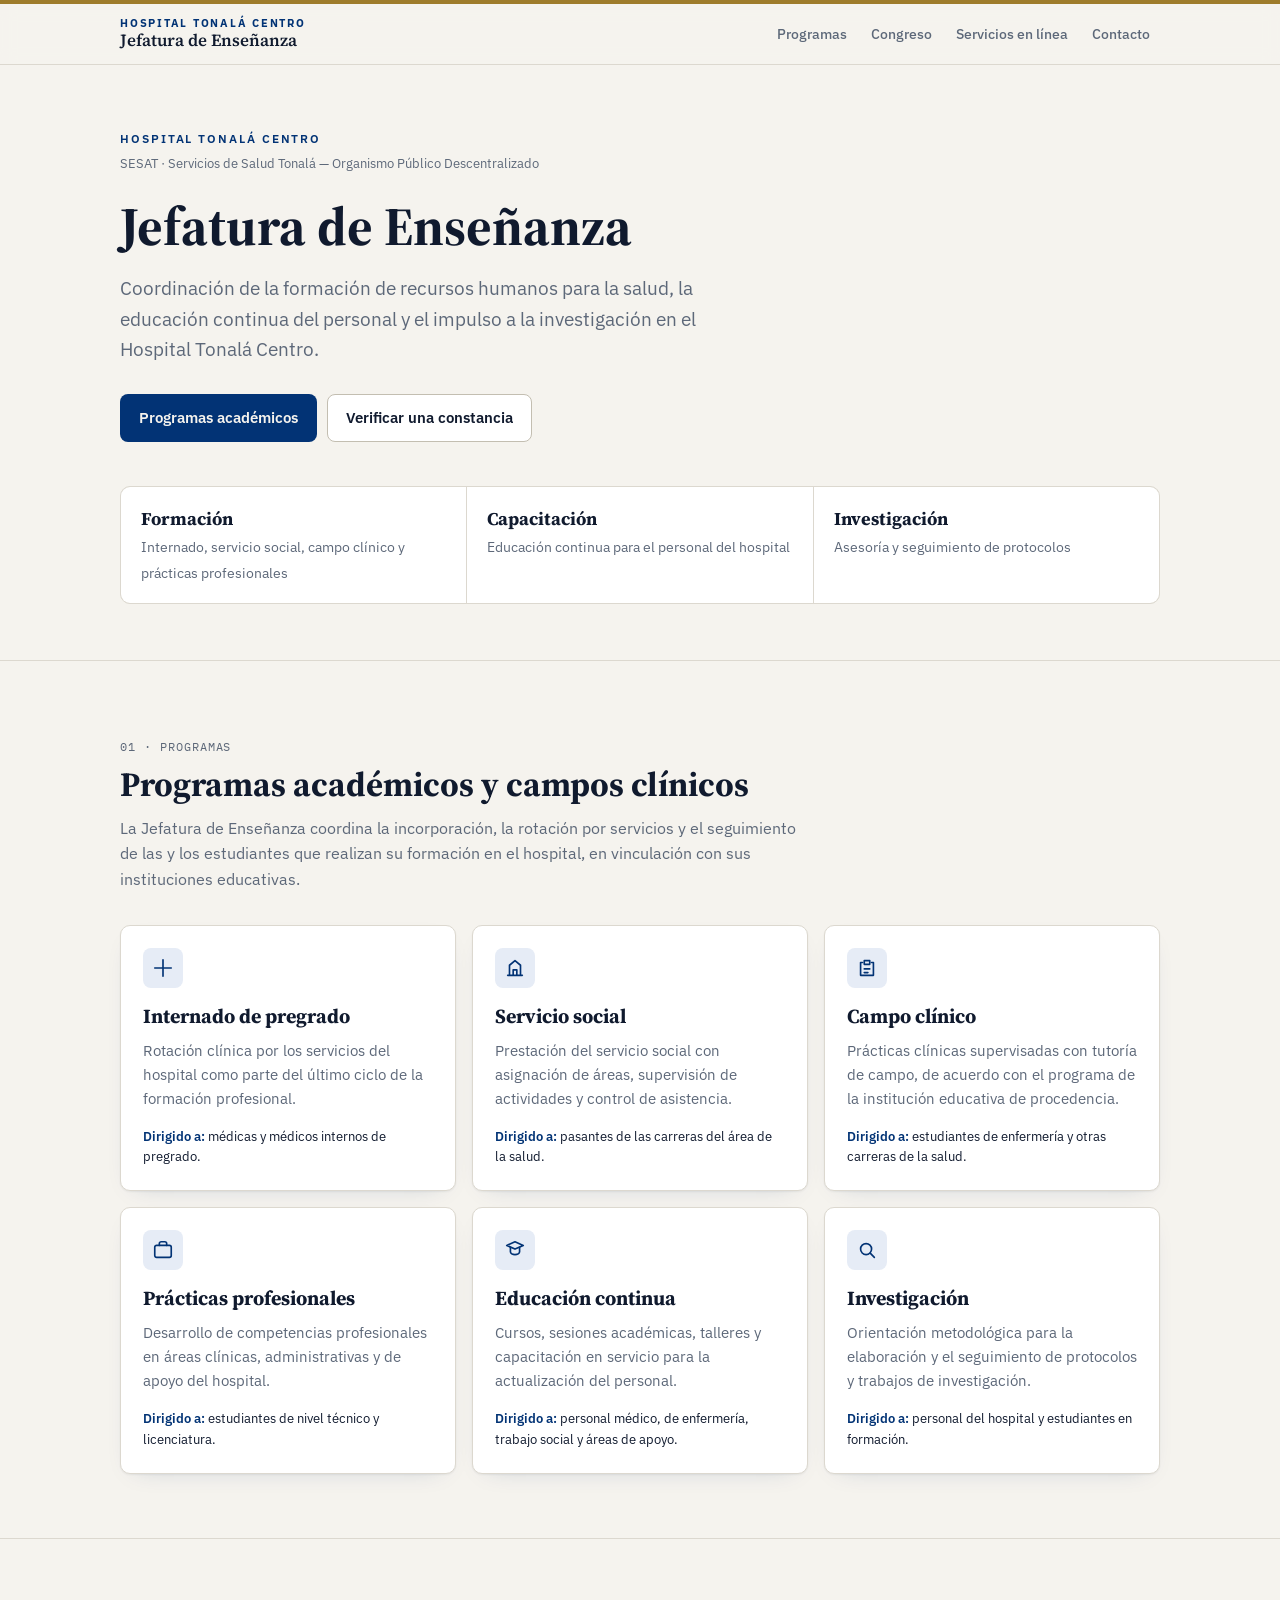
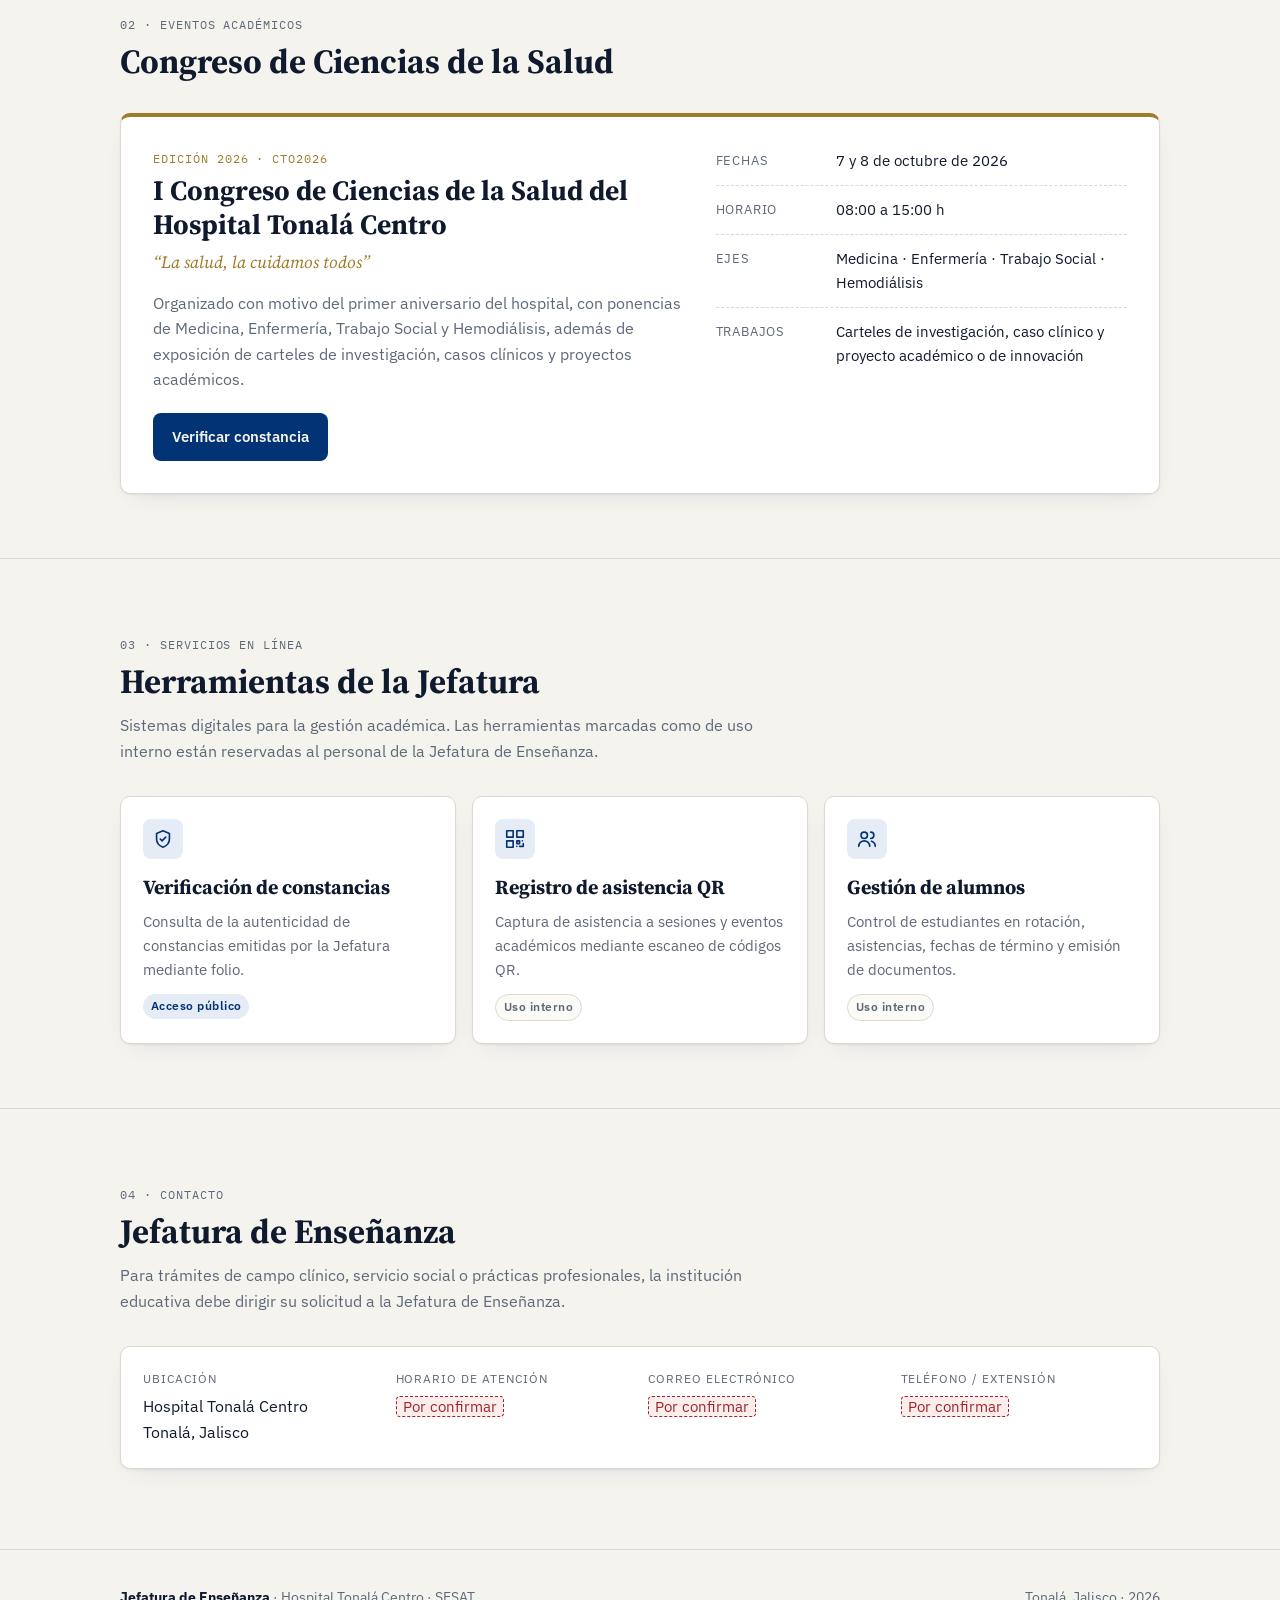
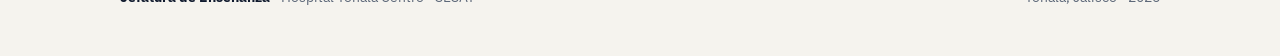
==== index.html @ 753ffeee "Add files via upload" ====
<!DOCTYPE html>
<html lang="es">
<head>
<meta charset="utf-8">
<meta name="viewport" content="width=device-width, initial-scale=1">
<title>Jefatura de Enseñanza · Hospital Tonalá Centro</title>
<meta name="description" content="Jefatura de Enseñanza del Hospital Tonalá Centro (SESAT): programas académicos, campos clínicos, educación continua, investigación y servicios en línea.">
<link rel="preconnect" href="https://fonts.googleapis.com">
<link rel="preconnect" href="https://fonts.gstatic.com" crossorigin>
<link rel="stylesheet" href="https://fonts.googleapis.com/css2?family=IBM+Plex+Mono:wght@400;500&family=IBM+Plex+Sans:wght@400;500;600;700&family=Source+Serif+4:ital,opsz,wght@0,8..60,400;0,8..60,600;0,8..60,700;1,8..60,400&display=swap">
<style>
  /* ============================================================
     SISTEMA VISUAL HTC-SESAT (mismo del portal de constancias)
     ============================================================ */
  :root{
    color-scheme:light dark;
    --fondo:#F5F3EE; --superficie:#FFFFFF; --superficie-2:#FBFAF6;
    --tinta:#101A2E; --tenue:#5D6879; --linea:#DCD8CF; --linea-fuerte:#C3BEB1;
    --azul:#023375; --azul-suave:#E6ECF6; --cielo:#61C1E9; --dorado:#9E7C2B;
    --pendiente:#A0242C; --pendiente-fondo:#FAEDEC;
    --sombra:0 1px 2px rgba(16,26,46,.06), 0 8px 24px -16px rgba(2,51,117,.25);
    --serif:"Source Serif 4", Georgia, "Times New Roman", serif;
    --sans:"IBM Plex Sans", system-ui, -apple-system, "Segoe UI", sans-serif;
    --mono:"IBM Plex Mono", ui-monospace, Menlo, monospace;
  }
  @media (prefers-color-scheme: dark){
    :root:not([data-theme="light"]){
      --fondo:#0B1020; --superficie:#141C2E; --superficie-2:#182135;
      --tinta:#E8EDF7; --tenue:#94A1B9; --linea:#2A3550; --linea-fuerte:#3B4868;
      --azul:#86B0EE; --azul-suave:#1B2A46; --dorado:#D3AE5E;
      --pendiente:#F08B93; --pendiente-fondo:#341418;
      --sombra:0 1px 2px rgba(0,0,0,.4), 0 12px 30px -18px rgba(0,0,0,.8);
    }
  }
  :root[data-theme="dark"]{
    --fondo:#0B1020; --superficie:#141C2E; --superficie-2:#182135;
    --tinta:#E8EDF7; --tenue:#94A1B9; --linea:#2A3550; --linea-fuerte:#3B4868;
    --azul:#86B0EE; --azul-suave:#1B2A46; --dorado:#D3AE5E;
    --pendiente:#F08B93; --pendiente-fondo:#341418;
    --sombra:0 1px 2px rgba(0,0,0,.4), 0 12px 30px -18px rgba(0,0,0,.8);
  }

  *{box-sizing:border-box}
  html{scroll-behavior:smooth; scroll-padding-top:72px}
  body{margin:0; background:var(--fondo); color:var(--tinta); font-family:var(--sans);
       font-size:16px; line-height:1.6; -webkit-font-smoothing:antialiased}
  a{color:var(--azul)}
  img{max-width:100%}
  .contenedor{max-width:1080px; margin:0 auto; padding-inline:20px}
  .regla-superior{height:4px; background:var(--dorado)}

  /* ---------- Barra de navegación ---------- */
  .barra{position:sticky; top:0; z-index:10; background:color-mix(in srgb, var(--fondo) 92%, transparent);
         backdrop-filter:blur(8px); border-bottom:1px solid var(--linea)}
  .barra .contenedor{display:flex; align-items:center; justify-content:space-between; gap:16px; min-height:60px}
  .marca{display:flex; flex-direction:column; text-decoration:none; color:var(--tinta); line-height:1.2}
  .marca b{font-size:11px; letter-spacing:.16em; text-transform:uppercase; color:var(--azul)}
  .marca span{font-family:var(--serif); font-weight:600; font-size:17px}
  nav.menu{display:flex; gap:4px; flex-wrap:wrap}
  nav.menu a{text-decoration:none; color:var(--tenue); font-size:14px; font-weight:500; padding:8px 10px; border-radius:6px}
  nav.menu a:hover{color:var(--azul); background:var(--azul-suave)}
  .boton-menu{display:none; background:none; border:1px solid var(--linea-fuerte); color:var(--tinta);
              border-radius:6px; padding:6px 10px; font:inherit; font-size:14px; cursor:pointer}
  @media (max-width:760px){
    .boton-menu{display:block}
    nav.menu{display:none; position:absolute; top:100%; left:0; right:0; flex-direction:column;
             background:var(--superficie); border-bottom:1px solid var(--linea); padding:8px 20px 14px}
    nav.menu.abierto{display:flex}
  }

  /* ---------- Portada ---------- */
  .portada{padding-block:64px 56px; border-bottom:1px solid var(--linea)}
  .institucion{font-size:12px; font-weight:600; letter-spacing:.16em; text-transform:uppercase; color:var(--azul); margin:0}
  .opd{font-size:13px; color:var(--tenue); margin:6px 0 0}
  .portada h1{font-family:var(--serif); font-weight:700; font-size:clamp(34px, 7vw, 54px); line-height:1.08;
              margin:22px 0 0; text-wrap:balance}
  .portada .bajada{font-size:clamp(17px, 2.4vw, 19px); color:var(--tenue); max-width:640px; margin:18px 0 0}
  .acciones{display:flex; flex-wrap:wrap; gap:10px; margin-top:30px}
  .btn{display:inline-flex; align-items:center; gap:8px; padding:11px 18px; border-radius:8px; font-weight:600;
       font-size:15px; text-decoration:none; border:1px solid transparent}
  .btn-primario{background:var(--azul); color:var(--fondo)}
  .btn-secundario{border-color:var(--linea-fuerte); color:var(--tinta); background:var(--superficie)}
  .btn:hover{filter:brightness(1.08)}

  .ejes{display:grid; grid-template-columns:repeat(3,1fr); gap:1px; background:var(--linea);
        border:1px solid var(--linea); border-radius:10px; overflow:hidden; margin-top:44px}
  .eje{background:var(--superficie); padding:18px 20px}
  .eje b{display:block; font-family:var(--serif); font-size:18px}
  .eje span{font-size:14px; color:var(--tenue)}
  @media (max-width:640px){ .ejes{grid-template-columns:1fr} }

  /* ---------- Secciones ---------- */
  section.bloque{padding-block:64px; border-bottom:1px solid var(--linea)}
  .encabezado{max-width:680px; margin-bottom:32px}
  .rotulo{font-family:var(--mono); font-size:12px; letter-spacing:.08em; text-transform:uppercase; color:var(--dorado); margin:0}
  h2{font-family:var(--serif); font-weight:700; font-size:clamp(26px, 4.5vw, 34px); line-height:1.15; margin:8px 0 0}
  .encabezado p{color:var(--tenue); margin:12px 0 0}

  .rejilla{display:grid; grid-template-columns:repeat(auto-fill, minmax(min(100%, 300px), 1fr)); gap:16px}
  .tarjeta{background:var(--superficie); border:1px solid var(--linea); border-radius:10px; padding:22px;
           box-shadow:var(--sombra); display:flex; flex-direction:column}
  .tarjeta h3{font-family:var(--serif); font-size:20px; margin:0; line-height:1.25}
  .tarjeta p{color:var(--tenue); font-size:15px; margin:10px 0 0}
  .tarjeta .dirigido{margin-top:auto; padding-top:16px; font-size:13px; color:var(--tinta)}
  .tarjeta .dirigido b{color:var(--azul); font-weight:600}
  .icono{width:40px; height:40px; border-radius:8px; background:var(--azul-suave); color:var(--azul);
         display:grid; place-items:center; margin-bottom:16px}
  .icono svg{width:22px; height:22px}

  /* ---------- Congreso ---------- */
  .congreso{display:grid; grid-template-columns:1.3fr 1fr; gap:28px; align-items:start;
            background:var(--superficie); border:1px solid var(--linea); border-top:4px solid var(--dorado);
            border-radius:10px; padding:32px; box-shadow:var(--sombra)}
  .congreso h3{font-family:var(--serif); font-size:clamp(22px, 3.6vw, 28px); margin:6px 0 0; line-height:1.2}
  .lema{font-family:var(--serif); font-style:italic; color:var(--dorado); font-size:17px; margin:8px 0 0}
  .datos{list-style:none; padding:0; margin:0; display:grid; gap:12px}
  .datos li{display:grid; grid-template-columns:110px 1fr; gap:10px; font-size:15px;
            padding-bottom:12px; border-bottom:1px dashed var(--linea)}
  .datos li:last-child{border-bottom:0}
  .datos span{color:var(--tenue); font-size:13px; text-transform:uppercase; letter-spacing:.06em; padding-top:2px}
  @media (max-width:760px){ .congreso{grid-template-columns:1fr; padding:24px} }

  /* ---------- Servicios en línea ---------- */
  .servicio{display:flex; gap:16px; align-items:flex-start; text-decoration:none; color:inherit}
  a.servicio:hover h3{color:var(--azul); text-decoration:underline}
  .etiqueta{display:inline-block; font-size:11.5px; font-weight:600; letter-spacing:.04em; padding:3px 8px;
            border-radius:999px; background:var(--azul-suave); color:var(--azul); margin-top:12px}
  .etiqueta.interna{background:var(--superficie-2); color:var(--tenue); border:1px solid var(--linea)}

  /* ---------- Contacto ---------- */
  .contacto{display:grid; grid-template-columns:repeat(auto-fit, minmax(min(100%, 230px), 1fr)); gap:16px}
  .contacto dt{font-size:12px; text-transform:uppercase; letter-spacing:.08em; color:var(--tenue)}
  .contacto dd{margin:6px 0 0; font-size:16px}

  /* Marcador de datos por confirmar: retirar la clase al capturar el dato real */
  .pendiente{background:var(--pendiente-fondo); color:var(--pendiente); border:1px dashed currentColor;
             border-radius:4px; padding:0 6px; font-size:.92em}

  /* ---------- Pie ---------- */
  footer{padding-block:36px 48px; font-size:14px; color:var(--tenue)}
  footer .contenedor{display:flex; flex-wrap:wrap; justify-content:space-between; gap:12px}
  footer b{color:var(--tinta)}
</style>
</head>
<body>
<div class="regla-superior"></div>

<!-- =================== NAVEGACIÓN =================== -->
<header class="barra">
  <div class="contenedor">
    <a class="marca" href="#inicio">
      <b>Hospital Tonalá Centro</b>
      <span>Jefatura de Enseñanza</span>
    </a>
    <button class="boton-menu" aria-expanded="false" aria-controls="menu">Menú</button>
    <nav class="menu" id="menu">
      <a href="#programas">Programas</a>
      <a href="#congreso">Congreso</a>
      <a href="#servicios">Servicios en línea</a>
      <a href="#contacto">Contacto</a>
    </nav>
  </div>
</header>

<main id="inicio">
  <!-- =================== PORTADA =================== -->
  <section class="portada">
    <div class="contenedor">
      <p class="institucion">Hospital Tonalá Centro</p>
      <p class="opd">SESAT · Servicios de Salud Tonalá — Organismo Público Descentralizado</p>
      <h1>Jefatura de Enseñanza</h1>
      <p class="bajada">Coordinación de la formación de recursos humanos para la salud, la educación continua del personal y el impulso a la investigación en el Hospital Tonalá Centro.</p>
      <div class="acciones">
        <a class="btn btn-primario" href="#programas">Programas académicos</a>
        <a class="btn btn-secundario" href="#servicios">Verificar una constancia</a>
      </div>

      <div class="ejes">
        <div class="eje"><b>Formación</b><span>Internado, servicio social, campo clínico y prácticas profesionales</span></div>
        <div class="eje"><b>Capacitación</b><span>Educación continua para el personal del hospital</span></div>
        <div class="eje"><b>Investigación</b><span>Asesoría y seguimiento de protocolos</span></div>
      </div>
    </div>
  </section>

  <!-- =================== PROGRAMAS =================== -->
  <section class="bloque" id="programas">
    <div class="contenedor">
      <div class="encabezado">
        <p class="rotulo">01 · Programas</p>
        <h2>Programas académicos y campos clínicos</h2>
        <p>La Jefatura de Enseñanza coordina la incorporación, la rotación por servicios y el seguimiento de las y los estudiantes que realizan su formación en el hospital, en vinculación con sus instituciones educativas.</p>
      </div>

      <div class="rejilla">
        <article class="tarjeta">
          <div class="icono"><svg viewBox="0 0 24 24" fill="none" stroke="currentColor" stroke-width="1.8" stroke-linecap="round" stroke-linejoin="round"><path d="M12 3v18M3 12h18"/></svg></div>
          <h3>Internado de pregrado</h3>
          <p>Rotación clínica por los servicios del hospital como parte del último ciclo de la formación profesional.</p>
          <p class="dirigido"><b>Dirigido a:</b> médicas y médicos internos de pregrado.</p>
        </article>

        <article class="tarjeta">
          <div class="icono"><svg viewBox="0 0 24 24" fill="none" stroke="currentColor" stroke-width="1.8" stroke-linecap="round" stroke-linejoin="round"><path d="M4 20h16M6 20V9l6-5 6 5v11M10 20v-6h4v6"/></svg></div>
          <h3>Servicio social</h3>
          <p>Prestación del servicio social con asignación de áreas, supervisión de actividades y control de asistencia.</p>
          <p class="dirigido"><b>Dirigido a:</b> pasantes de las carreras del área de la salud.</p>
        </article>

        <article class="tarjeta">
          <div class="icono"><svg viewBox="0 0 24 24" fill="none" stroke="currentColor" stroke-width="1.8" stroke-linecap="round" stroke-linejoin="round"><path d="M9 4h6v4H9zM7 6H5v14h14V6h-2M9 13h6M9 17h4"/></svg></div>
          <h3>Campo clínico</h3>
          <p>Prácticas clínicas supervisadas con tutoría de campo, de acuerdo con el programa de la institución educativa de procedencia.</p>
          <p class="dirigido"><b>Dirigido a:</b> estudiantes de enfermería y otras carreras de la salud.</p>
        </article>

        <article class="tarjeta">
          <div class="icono"><svg viewBox="0 0 24 24" fill="none" stroke="currentColor" stroke-width="1.8" stroke-linecap="round" stroke-linejoin="round"><rect x="3" y="7" width="18" height="13" rx="2"/><path d="M8 7V5a2 2 0 0 1 2-2h4a2 2 0 0 1 2 2v2"/></svg></div>
          <h3>Prácticas profesionales</h3>
          <p>Desarrollo de competencias profesionales en áreas clínicas, administrativas y de apoyo del hospital.</p>
          <p class="dirigido"><b>Dirigido a:</b> estudiantes de nivel técnico y licenciatura.</p>
        </article>

        <article class="tarjeta">
          <div class="icono"><svg viewBox="0 0 24 24" fill="none" stroke="currentColor" stroke-width="1.8" stroke-linecap="round" stroke-linejoin="round"><path d="M3 7l9-4 9 4-9 4-9-4z"/><path d="M7 9v5c0 1.5 2.2 3 5 3s5-1.5 5-3V9"/></svg></div>
          <h3>Educación continua</h3>
          <p>Cursos, sesiones académicas, talleres y capacitación en servicio para la actualización del personal.</p>
          <p class="dirigido"><b>Dirigido a:</b> personal médico, de enfermería, trabajo social y áreas de apoyo.</p>
        </article>

        <article class="tarjeta">
          <div class="icono"><svg viewBox="0 0 24 24" fill="none" stroke="currentColor" stroke-width="1.8" stroke-linecap="round" stroke-linejoin="round"><circle cx="11" cy="11" r="6"/><path d="M20 20l-4.5-4.5"/></svg></div>
          <h3>Investigación</h3>
          <p>Orientación metodológica para la elaboración y el seguimiento de protocolos y trabajos de investigación.</p>
          <p class="dirigido"><b>Dirigido a:</b> personal del hospital y estudiantes en formación.</p>
        </article>
      </div>
    </div>
  </section>

  <!-- =================== CONGRESO =================== -->
  <section class="bloque" id="congreso">
    <div class="contenedor">
      <div class="encabezado">
        <p class="rotulo">02 · Eventos académicos</p>
        <h2>Congreso de Ciencias de la Salud</h2>
      </div>

      <div class="congreso">
        <div>
          <p class="rotulo">Edición 2026 · CTO2026</p>
          <h3>I Congreso de Ciencias de la Salud del Hospital Tonalá Centro</h3>
          <p class="lema">“La salud, la cuidamos todos”</p>
          <p style="color:var(--tenue); margin-top:14px">Organizado con motivo del primer aniversario del hospital, con ponencias de Medicina, Enfermería, Trabajo Social y Hemodiálisis, además de exposición de carteles de investigación, casos clínicos y proyectos académicos.</p>
          <div class="acciones" style="margin-top:20px">
            <!-- EDITAR: confirme que GitHub Pages esté activo en el repositorio "constancias" -->
            <a class="btn btn-primario" href="https://cristianquezadaes-dotcom.github.io/constancias/portal-verificacion-cto2026.html">Verificar constancia</a>
          </div>
        </div>
        <ul class="datos">
          <li><span>Fechas</span><div>7 y 8 de octubre de 2026</div></li>
          <li><span>Horario</span><div>08:00 a 15:00 h</div></li>
          <li><span>Ejes</span><div>Medicina · Enfermería · Trabajo Social · Hemodiálisis</div></li>
          <li><span>Trabajos</span><div>Carteles de investigación, caso clínico y proyecto académico o de innovación</div></li>
        </ul>
      </div>
    </div>
  </section>

  <!-- =================== SERVICIOS EN LÍNEA =================== -->
  <section class="bloque" id="servicios">
    <div class="contenedor">
      <div class="encabezado">
        <p class="rotulo">03 · Servicios en línea</p>
        <h2>Herramientas de la Jefatura</h2>
        <p>Sistemas digitales para la gestión académica. Las herramientas marcadas como de uso interno están reservadas al personal de la Jefatura de Enseñanza.</p>
      </div>

      <div class="rejilla">
        <!-- EDITAR: confirme que GitHub Pages esté activo en el repositorio "constancias" -->
        <a class="tarjeta servicio" href="https://cristianquezadaes-dotcom.github.io/constancias/portal-verificacion-cto2026.html">
          <div class="icono" style="flex:none; margin:0"><svg viewBox="0 0 24 24" fill="none" stroke="currentColor" stroke-width="1.8" stroke-linecap="round" stroke-linejoin="round"><path d="M12 3l7 3v6c0 4.5-3 7.5-7 9-4-1.5-7-4.5-7-9V6l7-3z"/><path d="M9 12l2 2 4-4"/></svg></div>
          <div>
            <h3>Verificación de constancias</h3>
            <p>Consulta de la autenticidad de constancias emitidas por la Jefatura mediante folio.</p>
            <span class="etiqueta">Acceso público</span>
          </div>
        </a>

        <div class="tarjeta servicio">
          <div class="icono" style="flex:none; margin:0"><svg viewBox="0 0 24 24" fill="none" stroke="currentColor" stroke-width="1.8" stroke-linecap="round" stroke-linejoin="round"><rect x="3" y="3" width="7" height="7"/><rect x="14" y="3" width="7" height="7"/><rect x="3" y="14" width="7" height="7"/><path d="M14 14h3v3h-3zM20 14v.01M14 20h.01M17 20h4v-3"/></svg></div>
          <div>
            <h3>Registro de asistencia QR</h3>
            <p>Captura de asistencia a sesiones y eventos académicos mediante escaneo de códigos QR.</p>
            <span class="etiqueta interna">Uso interno</span>
          </div>
        </div>

        <div class="tarjeta servicio">
          <div class="icono" style="flex:none; margin:0"><svg viewBox="0 0 24 24" fill="none" stroke="currentColor" stroke-width="1.8" stroke-linecap="round" stroke-linejoin="round"><circle cx="9" cy="8" r="3.5"/><path d="M3 20c0-3.3 2.7-6 6-6s6 2.7 6 6M16 4.5a3.5 3.5 0 0 1 0 7M21 20c0-2.6-1.6-4.8-4-5.6"/></svg></div>
          <div>
            <h3>Gestión de alumnos</h3>
            <p>Control de estudiantes en rotación, asistencias, fechas de término y emisión de documentos.</p>
            <span class="etiqueta interna">Uso interno</span>
          </div>
        </div>
      </div>
    </div>
  </section>

  <!-- =================== CONTACTO =================== -->
  <section class="bloque" id="contacto">
    <div class="contenedor">
      <div class="encabezado">
        <p class="rotulo">04 · Contacto</p>
        <h2>Jefatura de Enseñanza</h2>
        <p>Para trámites de campo clínico, servicio social o prácticas profesionales, la institución educativa debe dirigir su solicitud a la Jefatura de Enseñanza.</p>
      </div>

      <!-- EDITAR: sustituya cada dato marcado como pendiente y elimine la clase "pendiente" -->
      <dl class="contacto tarjeta">
        <div><dt>Ubicación</dt><dd>Hospital Tonalá Centro<br>Tonalá, Jalisco</dd></div>
        <div><dt>Horario de atención</dt><dd><span class="pendiente">Por confirmar</span></dd></div>
        <div><dt>Correo electrónico</dt><dd><span class="pendiente">Por confirmar</span></dd></div>
        <div><dt>Teléfono / extensión</dt><dd><span class="pendiente">Por confirmar</span></dd></div>
      </dl>
    </div>
  </section>
</main>

<footer>
  <div class="contenedor">
    <span><b>Jefatura de Enseñanza</b> · Hospital Tonalá Centro · SESAT</span>
    <span>Tonalá, Jalisco · <span id="anio">2026</span></span>
  </div>
</footer>

<script>
  // Menú en pantallas pequeñas
  (function(){
    var boton = document.querySelector('.boton-menu');
    var menu = document.getElementById('menu');
    boton.addEventListener('click', function(){
      var abierto = menu.classList.toggle('abierto');
      boton.setAttribute('aria-expanded', abierto ? 'true' : 'false');
    });
    menu.addEventListener('click', function(e){
      if (e.target.tagName === 'A'){ menu.classList.remove('abierto'); boton.setAttribute('aria-expanded','false'); }
    });
    document.getElementById('anio').textContent = new Date().getFullYear();
  })();
</script>
</body>
</html>
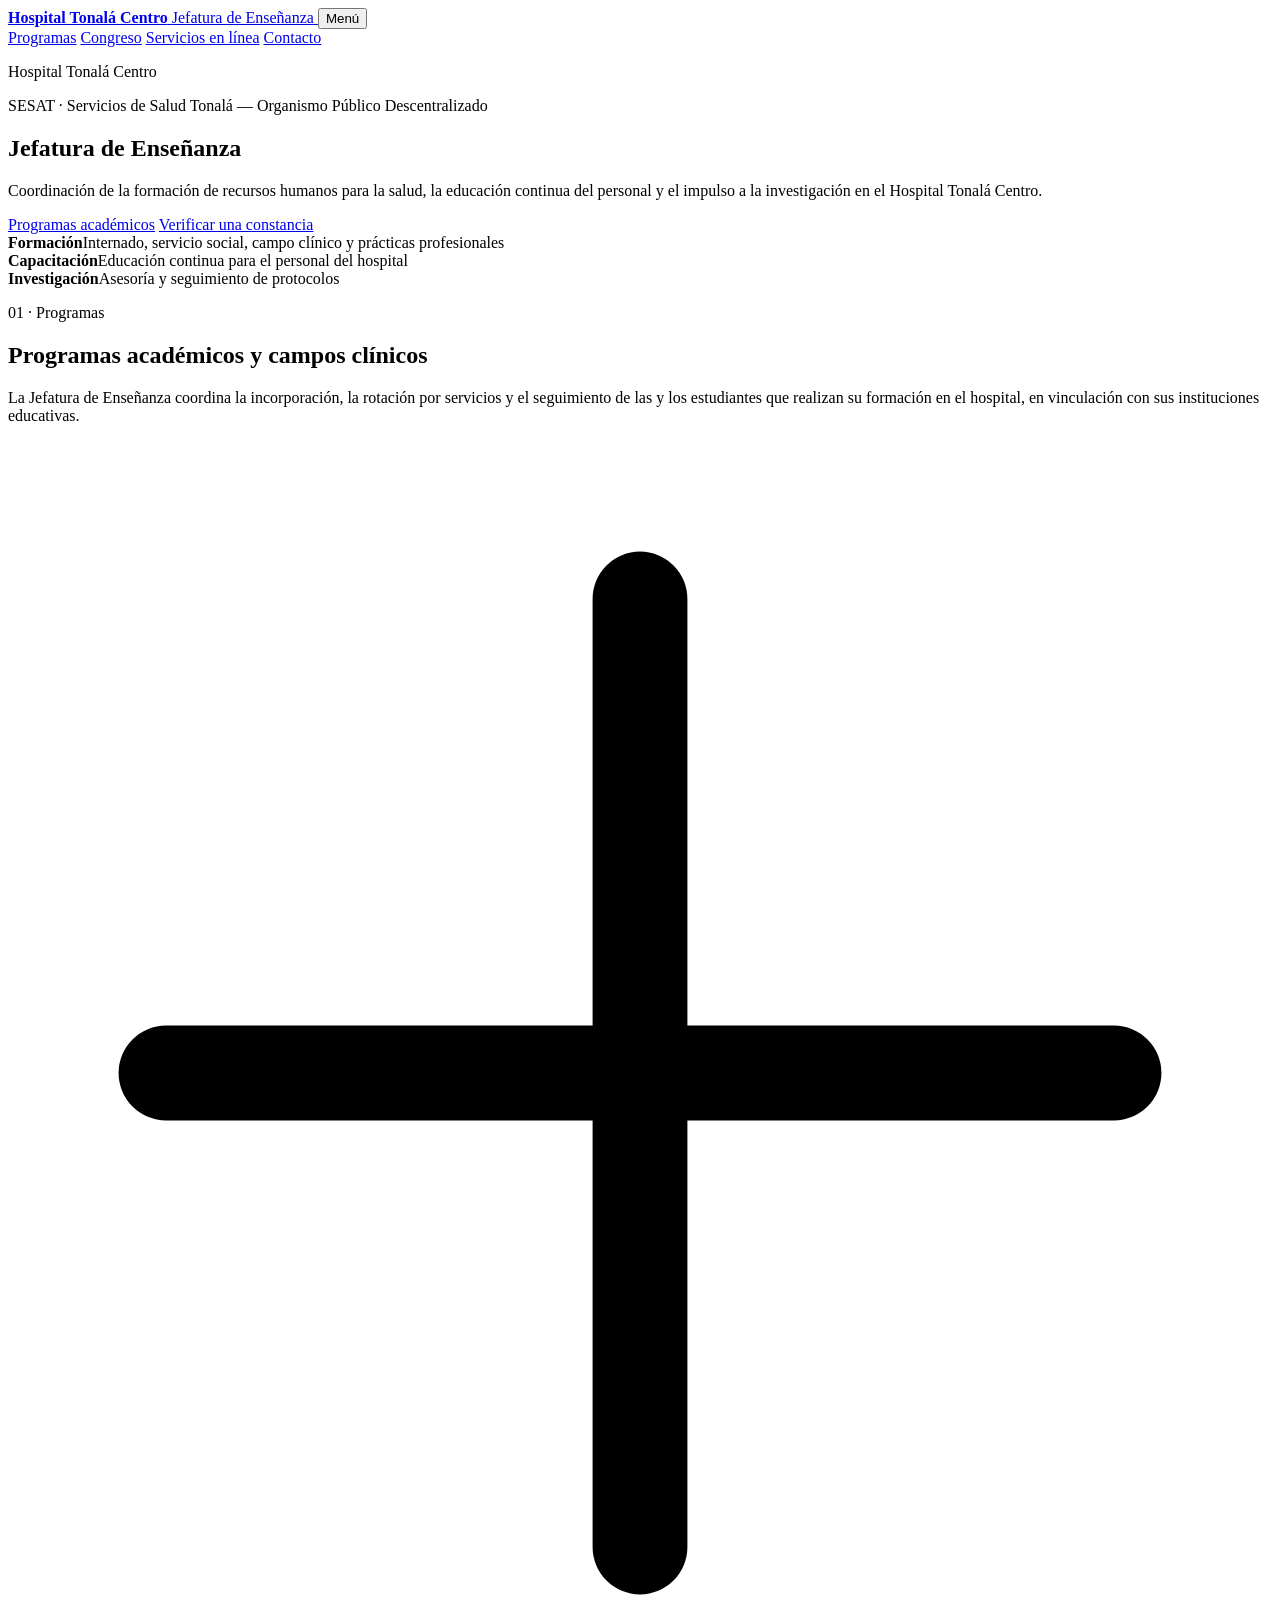
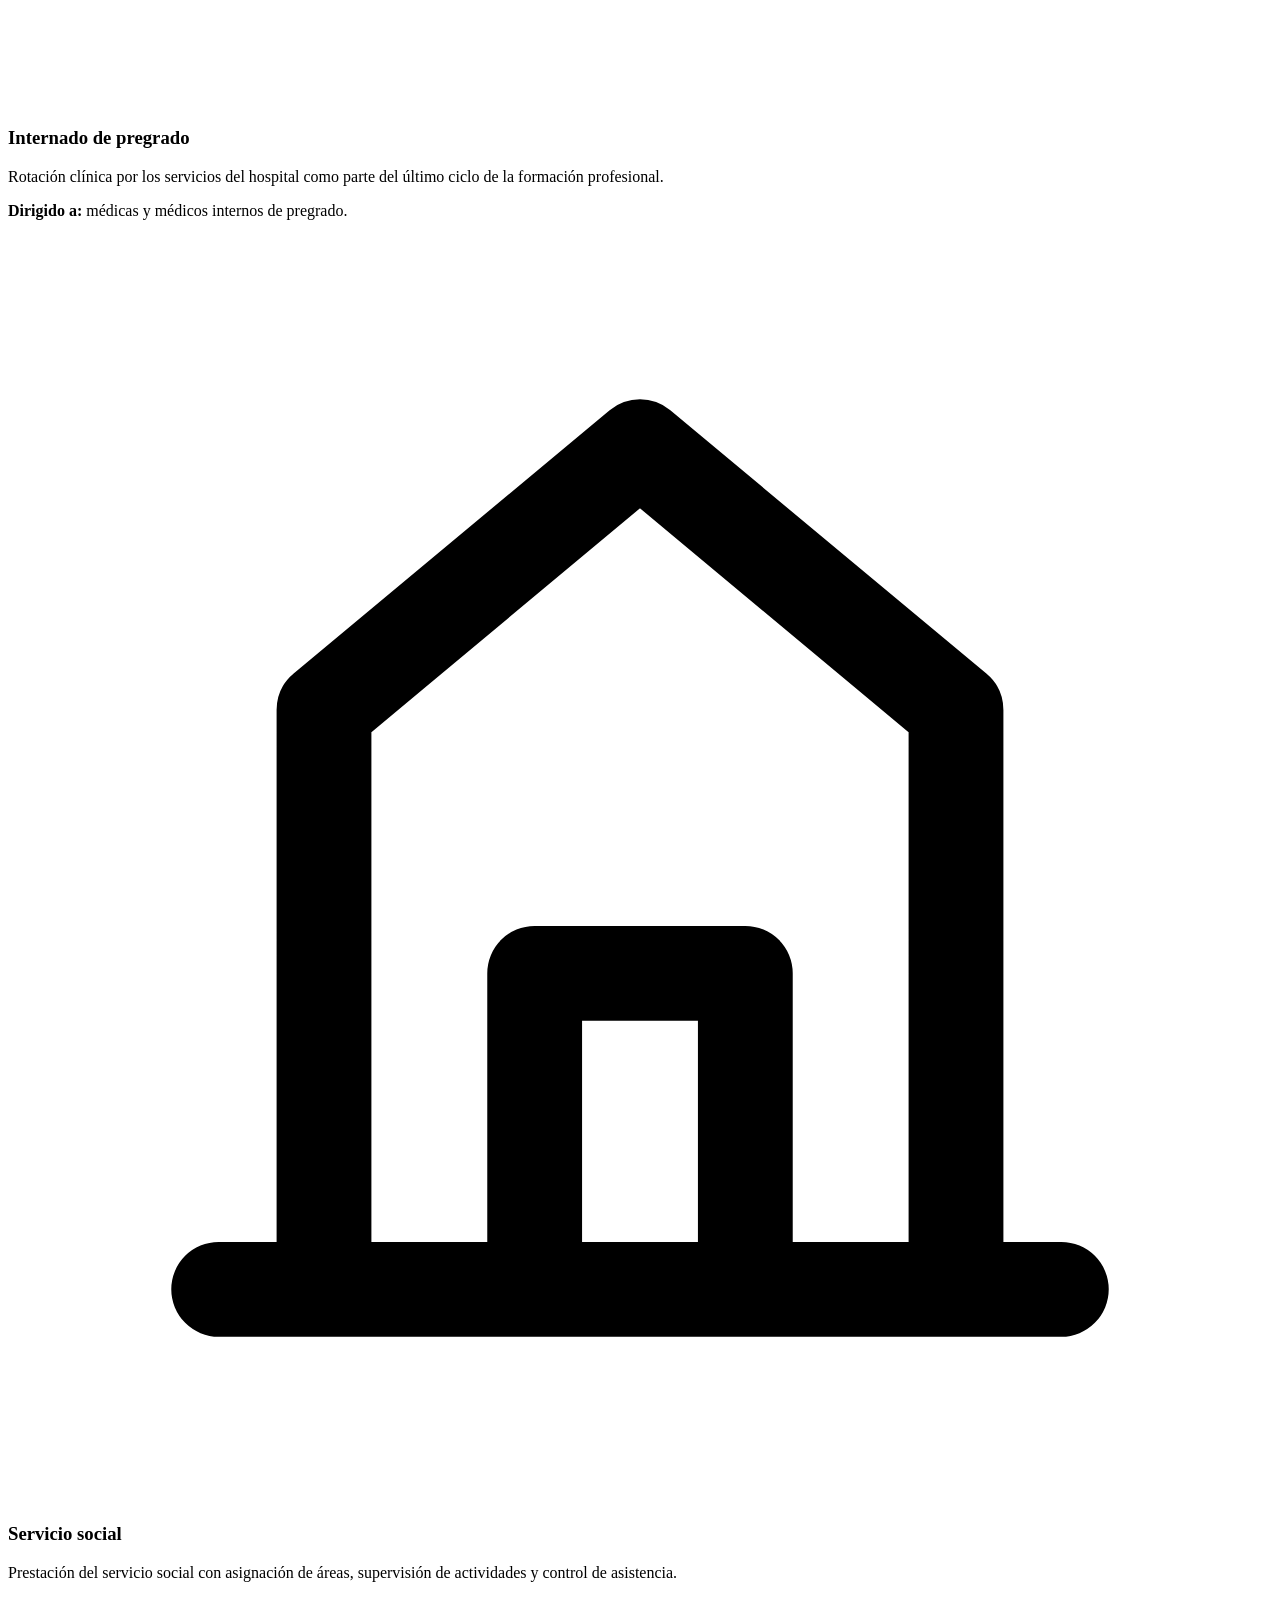
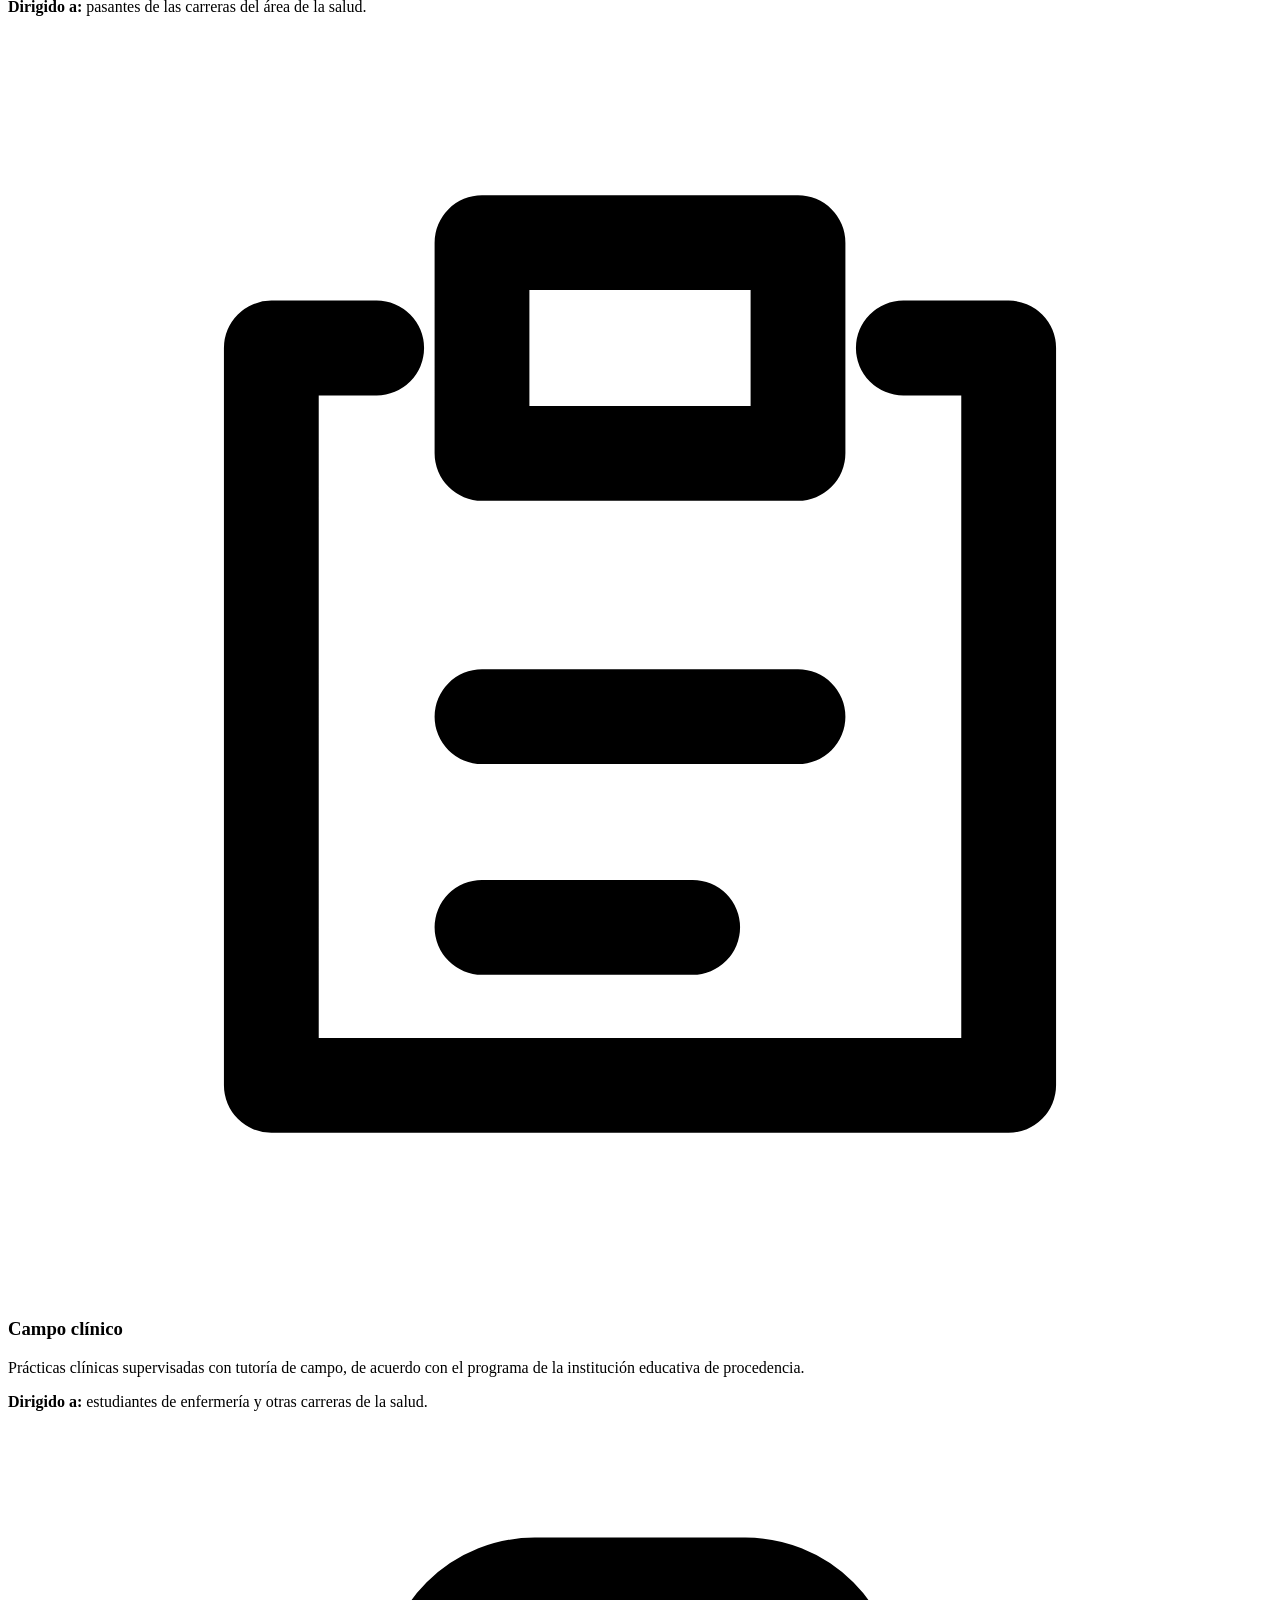
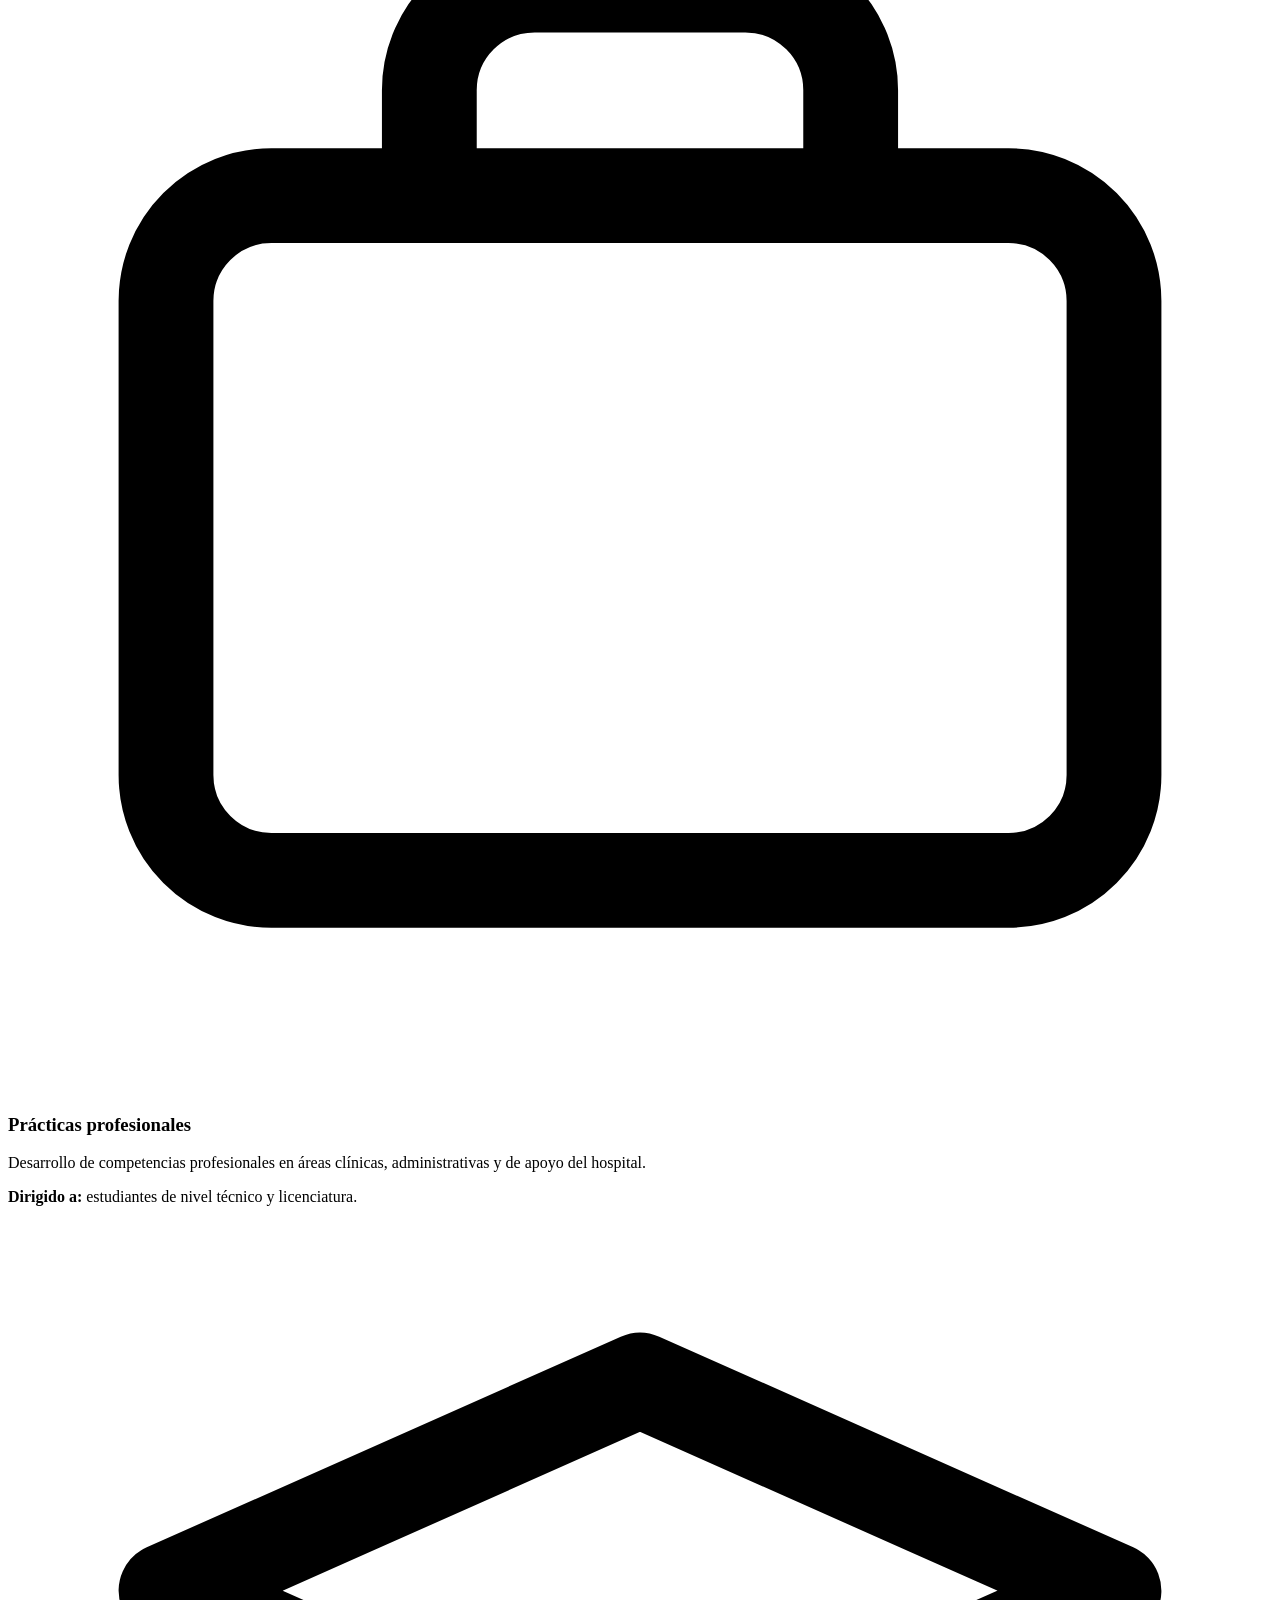
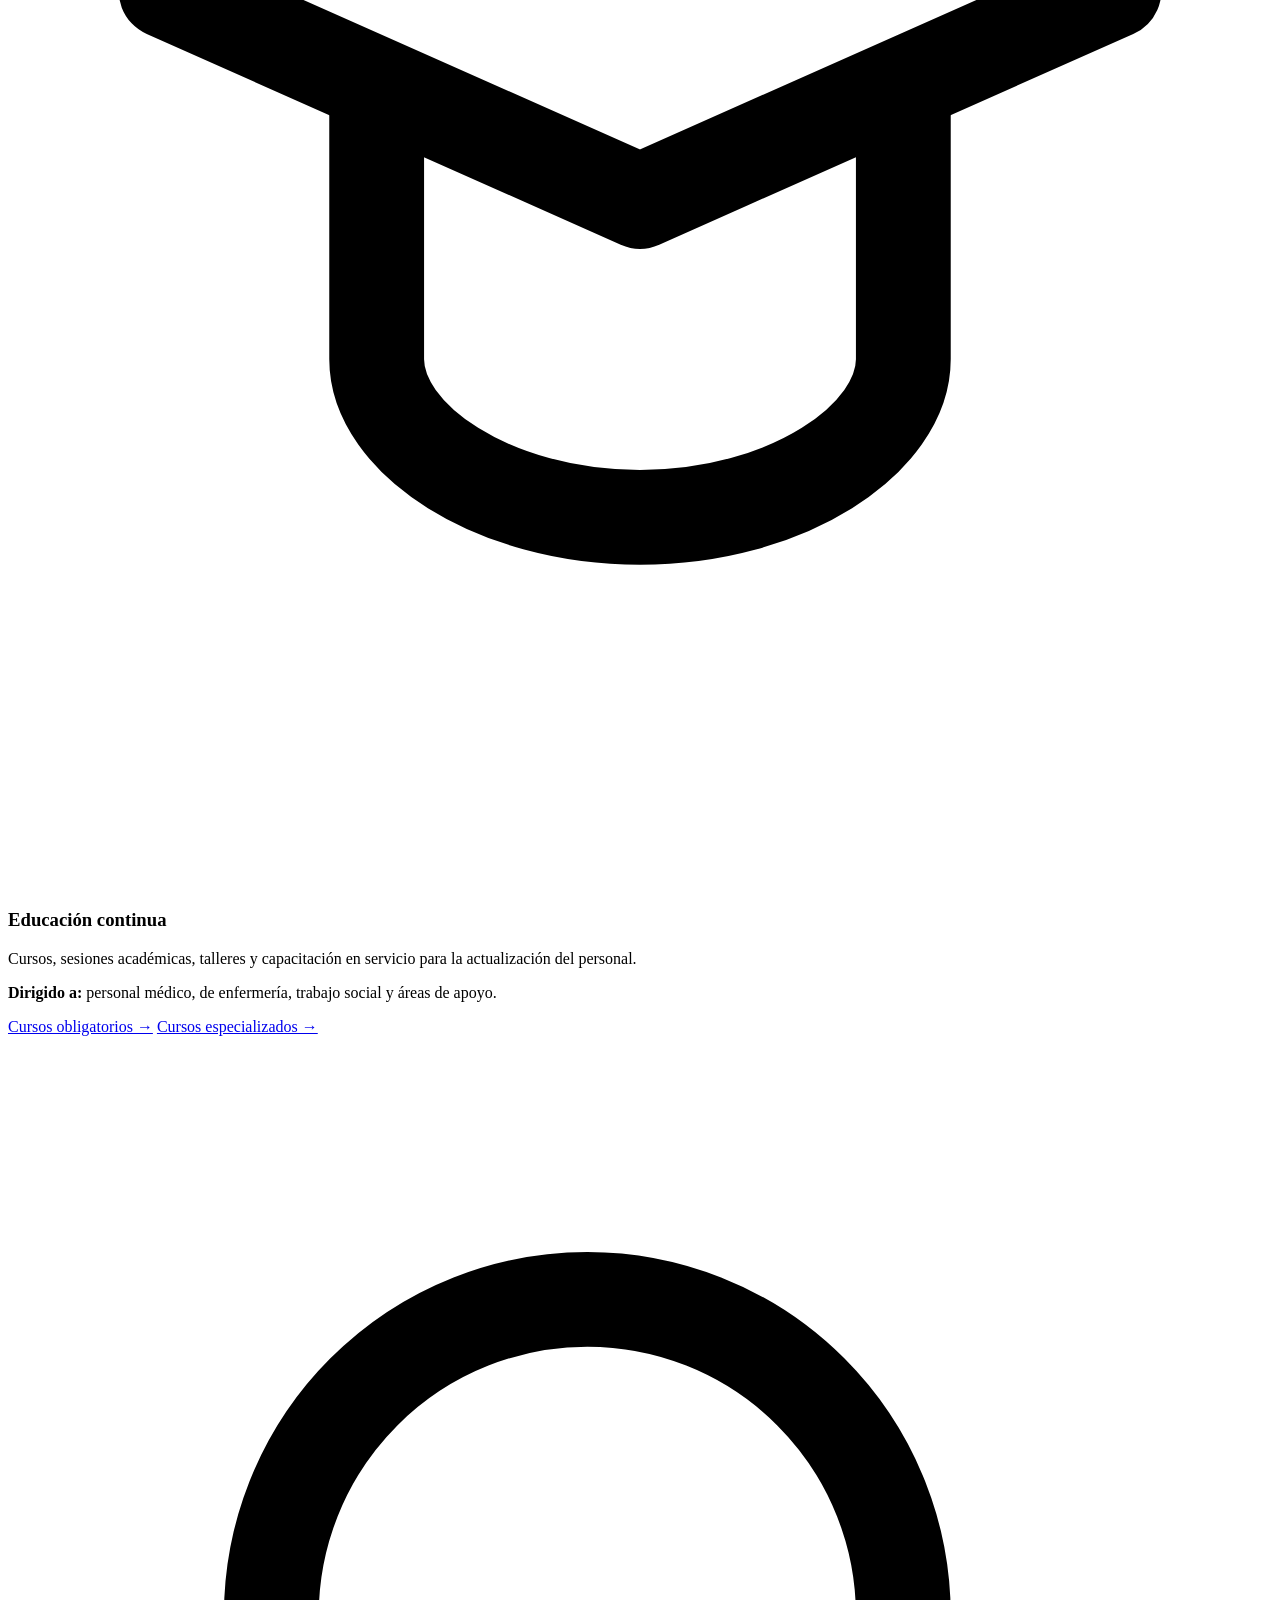
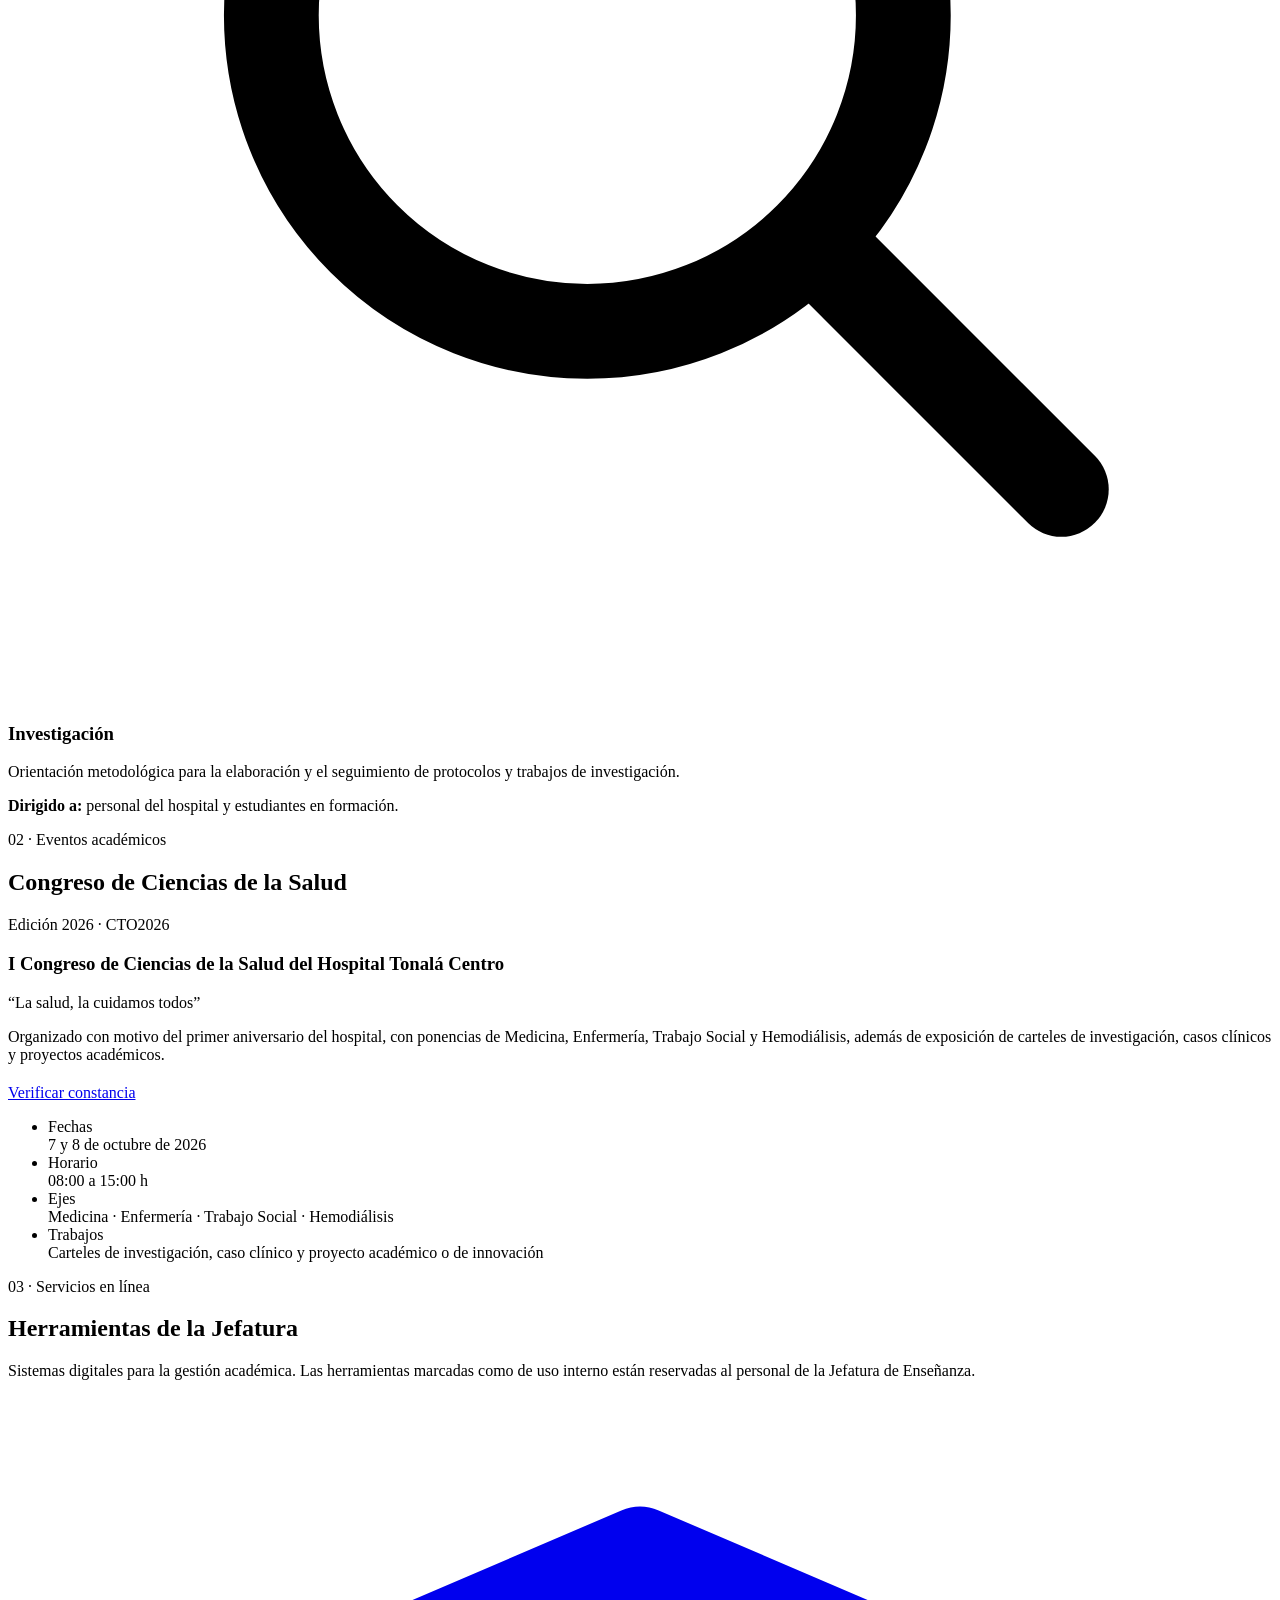
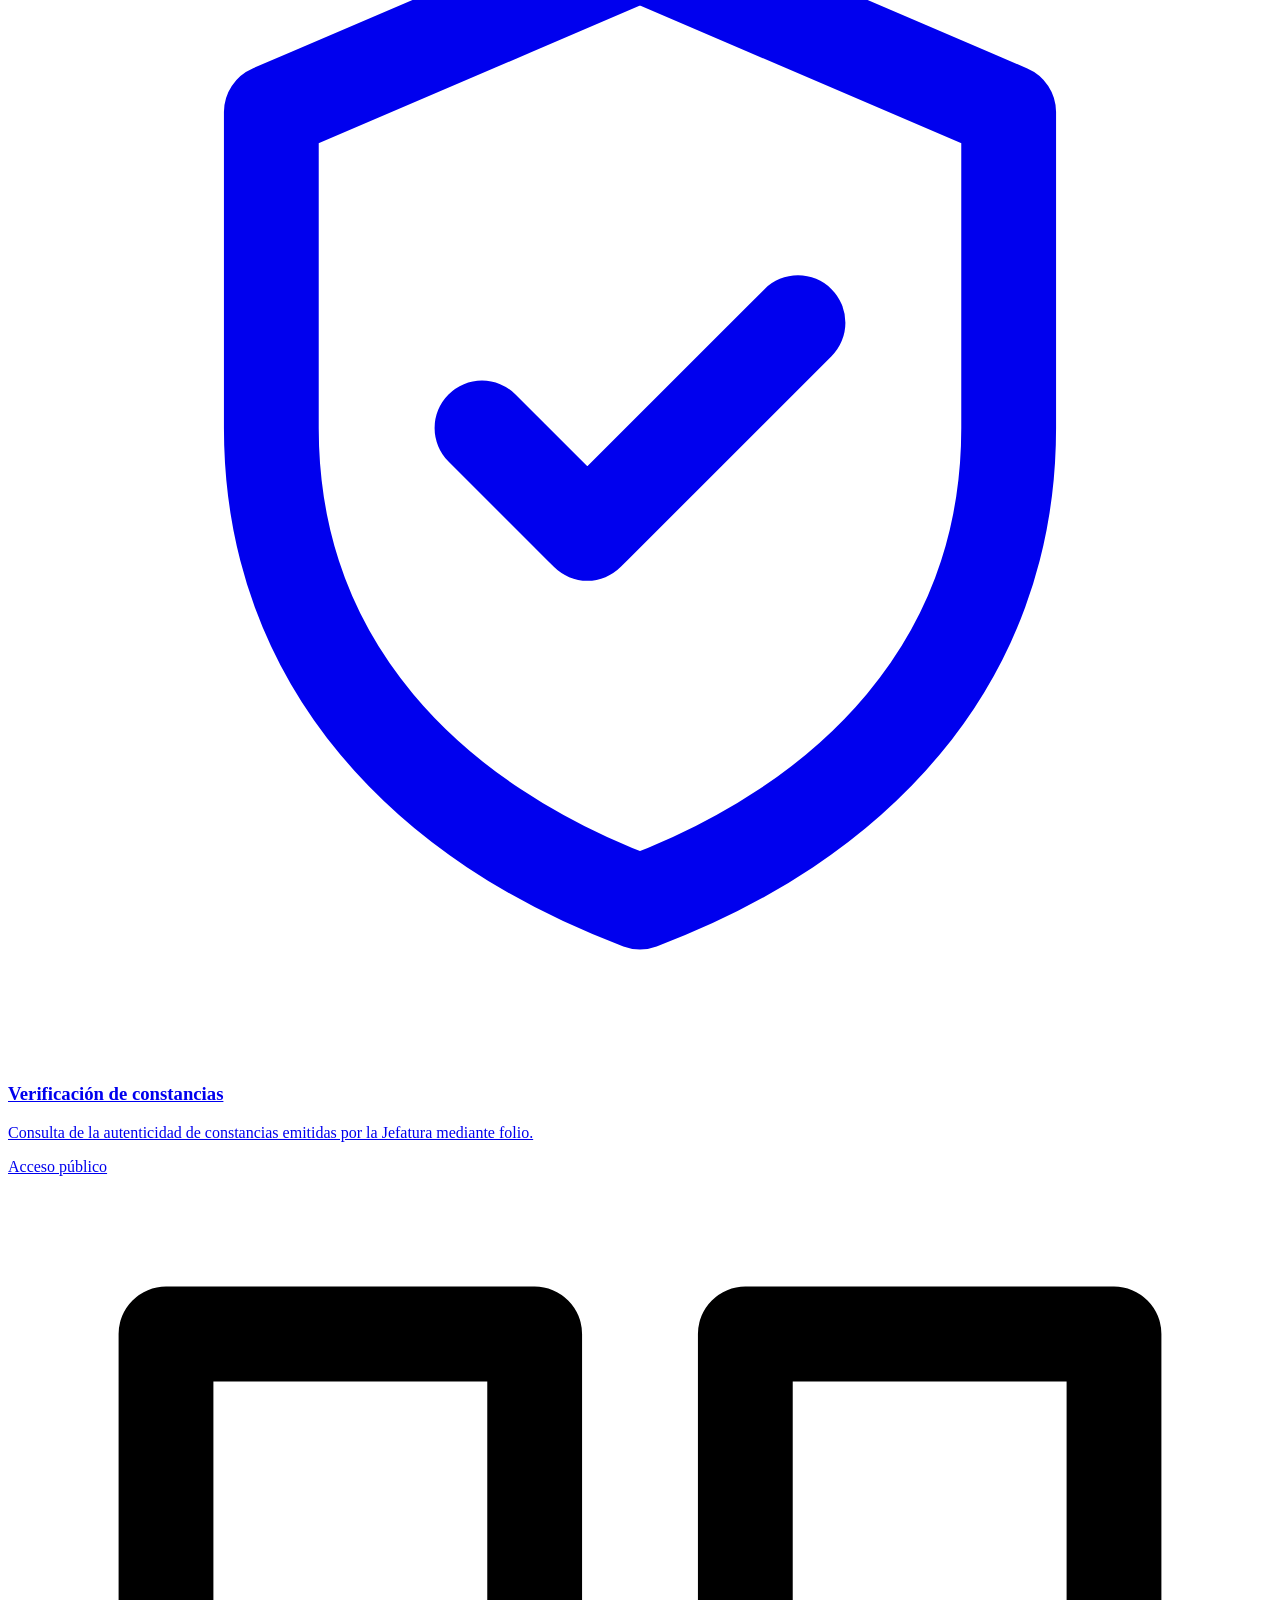
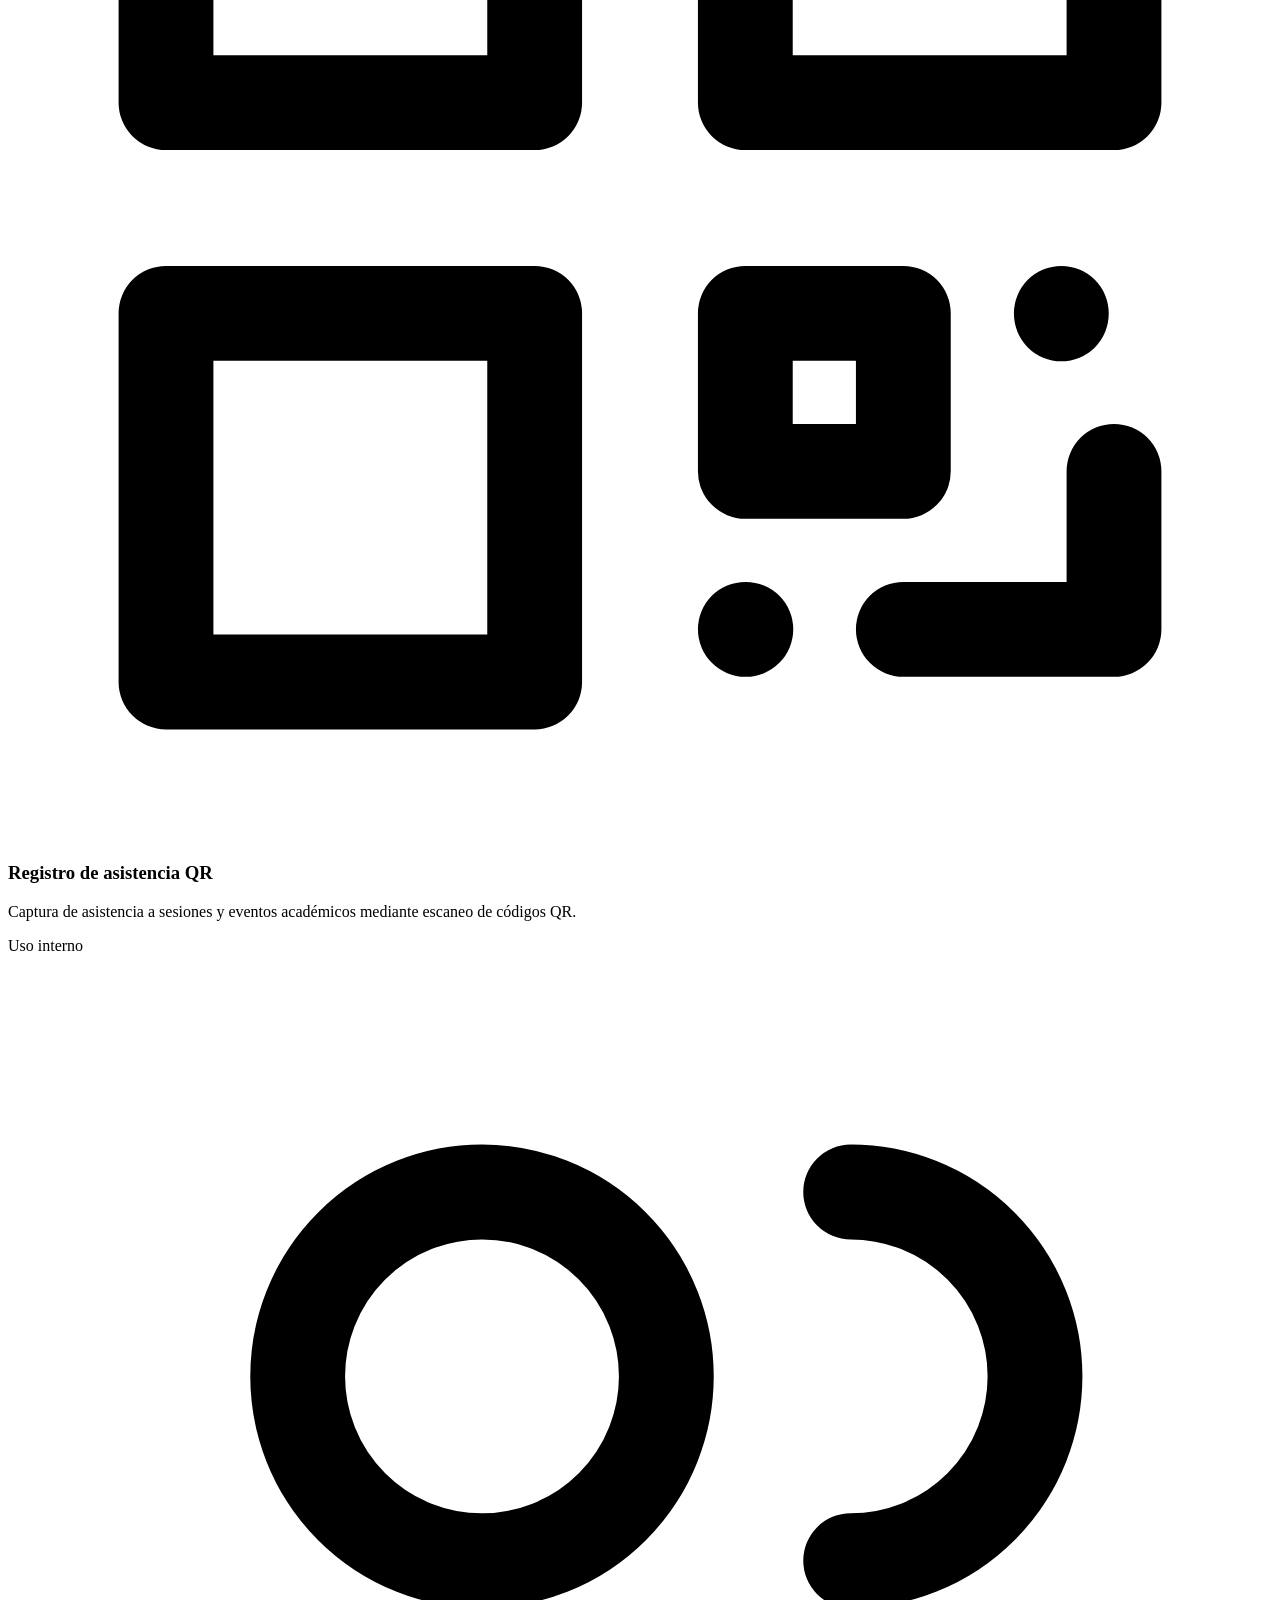
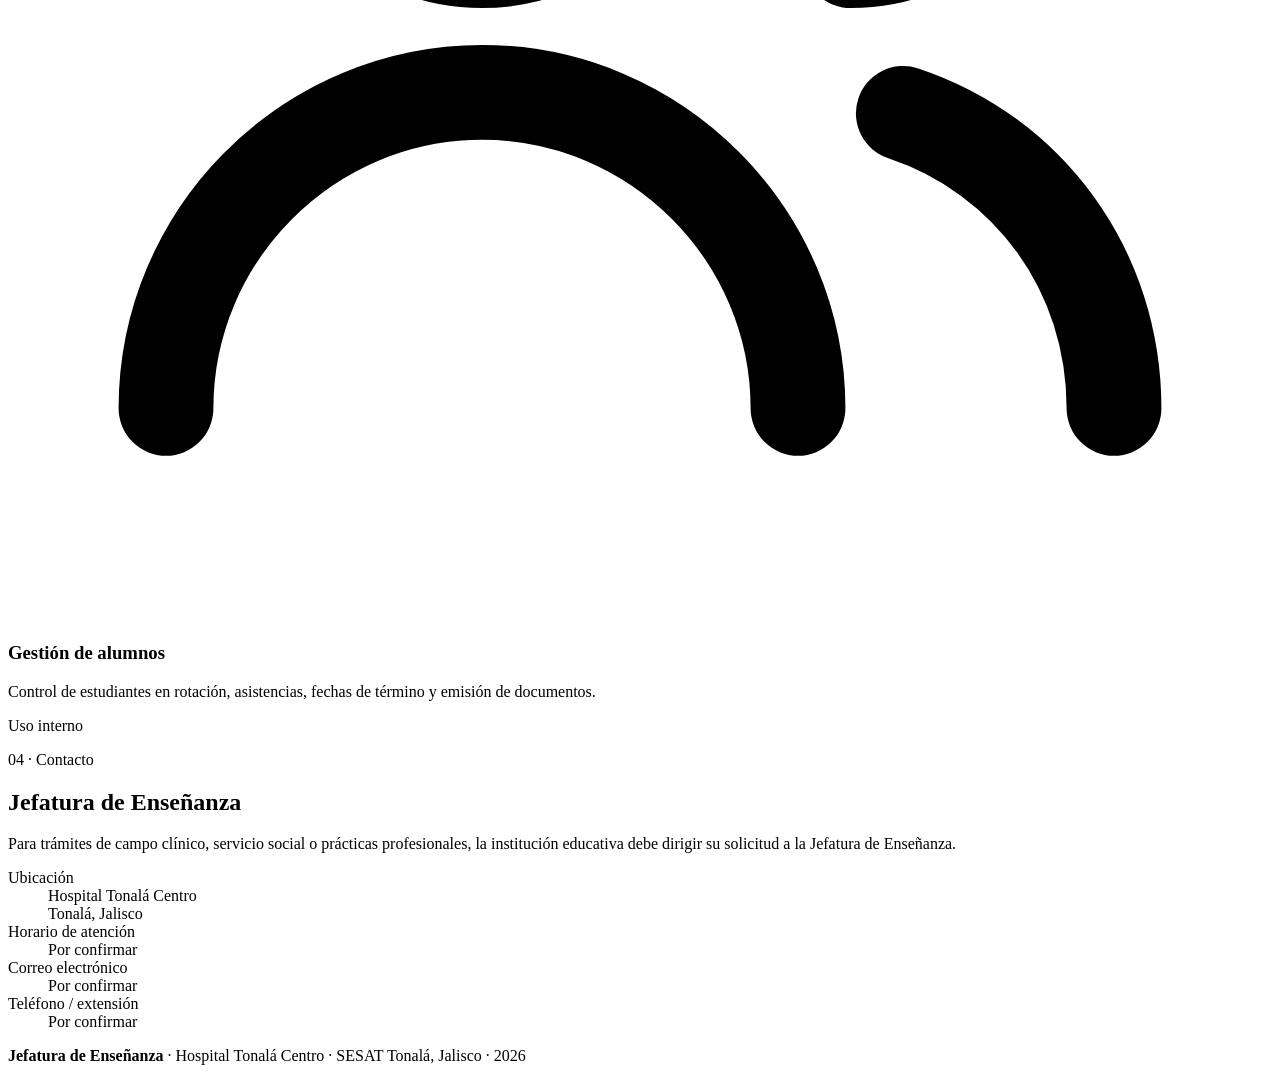
==== commit 274ca38d: "Add files via upload" ====
--- a/index.html
+++ b/index.html
@@ -8,139 +8,7 @@
 <link rel="preconnect" href="https://fonts.googleapis.com">
 <link rel="preconnect" href="https://fonts.gstatic.com" crossorigin>
 <link rel="stylesheet" href="https://fonts.googleapis.com/css2?family=IBM+Plex+Mono:wght@400;500&family=IBM+Plex+Sans:wght@400;500;600;700&family=Source+Serif+4:ital,opsz,wght@0,8..60,400;0,8..60,600;0,8..60,700;1,8..60,400&display=swap">
-<style>
-  /* ============================================================
-     SISTEMA VISUAL HTC-SESAT (mismo del portal de constancias)
-     ============================================================ */
-  :root{
-    color-scheme:light dark;
-    --fondo:#F5F3EE; --superficie:#FFFFFF; --superficie-2:#FBFAF6;
-    --tinta:#101A2E; --tenue:#5D6879; --linea:#DCD8CF; --linea-fuerte:#C3BEB1;
-    --azul:#023375; --azul-suave:#E6ECF6; --cielo:#61C1E9; --dorado:#9E7C2B;
-    --pendiente:#A0242C; --pendiente-fondo:#FAEDEC;
-    --sombra:0 1px 2px rgba(16,26,46,.06), 0 8px 24px -16px rgba(2,51,117,.25);
-    --serif:"Source Serif 4", Georgia, "Times New Roman", serif;
-    --sans:"IBM Plex Sans", system-ui, -apple-system, "Segoe UI", sans-serif;
-    --mono:"IBM Plex Mono", ui-monospace, Menlo, monospace;
-  }
-  @media (prefers-color-scheme: dark){
-    :root:not([data-theme="light"]){
-      --fondo:#0B1020; --superficie:#141C2E; --superficie-2:#182135;
-      --tinta:#E8EDF7; --tenue:#94A1B9; --linea:#2A3550; --linea-fuerte:#3B4868;
-      --azul:#86B0EE; --azul-suave:#1B2A46; --dorado:#D3AE5E;
-      --pendiente:#F08B93; --pendiente-fondo:#341418;
-      --sombra:0 1px 2px rgba(0,0,0,.4), 0 12px 30px -18px rgba(0,0,0,.8);
-    }
-  }
-  :root[data-theme="dark"]{
-    --fondo:#0B1020; --superficie:#141C2E; --superficie-2:#182135;
-    --tinta:#E8EDF7; --tenue:#94A1B9; --linea:#2A3550; --linea-fuerte:#3B4868;
-    --azul:#86B0EE; --azul-suave:#1B2A46; --dorado:#D3AE5E;
-    --pendiente:#F08B93; --pendiente-fondo:#341418;
-    --sombra:0 1px 2px rgba(0,0,0,.4), 0 12px 30px -18px rgba(0,0,0,.8);
-  }
-
-  *{box-sizing:border-box}
-  html{scroll-behavior:smooth; scroll-padding-top:72px}
-  body{margin:0; background:var(--fondo); color:var(--tinta); font-family:var(--sans);
-       font-size:16px; line-height:1.6; -webkit-font-smoothing:antialiased}
-  a{color:var(--azul)}
-  img{max-width:100%}
-  .contenedor{max-width:1080px; margin:0 auto; padding-inline:20px}
-  .regla-superior{height:4px; background:var(--dorado)}
-
-  /* ---------- Barra de navegación ---------- */
-  .barra{position:sticky; top:0; z-index:10; background:color-mix(in srgb, var(--fondo) 92%, transparent);
-         backdrop-filter:blur(8px); border-bottom:1px solid var(--linea)}
-  .barra .contenedor{display:flex; align-items:center; justify-content:space-between; gap:16px; min-height:60px}
-  .marca{display:flex; flex-direction:column; text-decoration:none; color:var(--tinta); line-height:1.2}
-  .marca b{font-size:11px; letter-spacing:.16em; text-transform:uppercase; color:var(--azul)}
-  .marca span{font-family:var(--serif); font-weight:600; font-size:17px}
-  nav.menu{display:flex; gap:4px; flex-wrap:wrap}
-  nav.menu a{text-decoration:none; color:var(--tenue); font-size:14px; font-weight:500; padding:8px 10px; border-radius:6px}
-  nav.menu a:hover{color:var(--azul); background:var(--azul-suave)}
-  .boton-menu{display:none; background:none; border:1px solid var(--linea-fuerte); color:var(--tinta);
-              border-radius:6px; padding:6px 10px; font:inherit; font-size:14px; cursor:pointer}
-  @media (max-width:760px){
-    .boton-menu{display:block}
-    nav.menu{display:none; position:absolute; top:100%; left:0; right:0; flex-direction:column;
-             background:var(--superficie); border-bottom:1px solid var(--linea); padding:8px 20px 14px}
-    nav.menu.abierto{display:flex}
-  }
-
-  /* ---------- Portada ---------- */
-  .portada{padding-block:64px 56px; border-bottom:1px solid var(--linea)}
-  .institucion{font-size:12px; font-weight:600; letter-spacing:.16em; text-transform:uppercase; color:var(--azul); margin:0}
-  .opd{font-size:13px; color:var(--tenue); margin:6px 0 0}
-  .portada h1{font-family:var(--serif); font-weight:700; font-size:clamp(34px, 7vw, 54px); line-height:1.08;
-              margin:22px 0 0; text-wrap:balance}
-  .portada .bajada{font-size:clamp(17px, 2.4vw, 19px); color:var(--tenue); max-width:640px; margin:18px 0 0}
-  .acciones{display:flex; flex-wrap:wrap; gap:10px; margin-top:30px}
-  .btn{display:inline-flex; align-items:center; gap:8px; padding:11px 18px; border-radius:8px; font-weight:600;
-       font-size:15px; text-decoration:none; border:1px solid transparent}
-  .btn-primario{background:var(--azul); color:var(--fondo)}
-  .btn-secundario{border-color:var(--linea-fuerte); color:var(--tinta); background:var(--superficie)}
-  .btn:hover{filter:brightness(1.08)}
-
-  .ejes{display:grid; grid-template-columns:repeat(3,1fr); gap:1px; background:var(--linea);
-        border:1px solid var(--linea); border-radius:10px; overflow:hidden; margin-top:44px}
-  .eje{background:var(--superficie); padding:18px 20px}
-  .eje b{display:block; font-family:var(--serif); font-size:18px}
-  .eje span{font-size:14px; color:var(--tenue)}
-  @media (max-width:640px){ .ejes{grid-template-columns:1fr} }
-
-  /* ---------- Secciones ---------- */
-  section.bloque{padding-block:64px; border-bottom:1px solid var(--linea)}
-  .encabezado{max-width:680px; margin-bottom:32px}
-  .rotulo{font-family:var(--mono); font-size:12px; letter-spacing:.08em; text-transform:uppercase; color:var(--dorado); margin:0}
-  h2{font-family:var(--serif); font-weight:700; font-size:clamp(26px, 4.5vw, 34px); line-height:1.15; margin:8px 0 0}
-  .encabezado p{color:var(--tenue); margin:12px 0 0}
-
-  .rejilla{display:grid; grid-template-columns:repeat(auto-fill, minmax(min(100%, 300px), 1fr)); gap:16px}
-  .tarjeta{background:var(--superficie); border:1px solid var(--linea); border-radius:10px; padding:22px;
-           box-shadow:var(--sombra); display:flex; flex-direction:column}
-  .tarjeta h3{font-family:var(--serif); font-size:20px; margin:0; line-height:1.25}
-  .tarjeta p{color:var(--tenue); font-size:15px; margin:10px 0 0}
-  .tarjeta .dirigido{margin-top:auto; padding-top:16px; font-size:13px; color:var(--tinta)}
-  .tarjeta .dirigido b{color:var(--azul); font-weight:600}
-  .icono{width:40px; height:40px; border-radius:8px; background:var(--azul-suave); color:var(--azul);
-         display:grid; place-items:center; margin-bottom:16px}
-  .icono svg{width:22px; height:22px}
-
-  /* ---------- Congreso ---------- */
-  .congreso{display:grid; grid-template-columns:1.3fr 1fr; gap:28px; align-items:start;
-            background:var(--superficie); border:1px solid var(--linea); border-top:4px solid var(--dorado);
-            border-radius:10px; padding:32px; box-shadow:var(--sombra)}
-  .congreso h3{font-family:var(--serif); font-size:clamp(22px, 3.6vw, 28px); margin:6px 0 0; line-height:1.2}
-  .lema{font-family:var(--serif); font-style:italic; color:var(--dorado); font-size:17px; margin:8px 0 0}
-  .datos{list-style:none; padding:0; margin:0; display:grid; gap:12px}
-  .datos li{display:grid; grid-template-columns:110px 1fr; gap:10px; font-size:15px;
-            padding-bottom:12px; border-bottom:1px dashed var(--linea)}
-  .datos li:last-child{border-bottom:0}
-  .datos span{color:var(--tenue); font-size:13px; text-transform:uppercase; letter-spacing:.06em; padding-top:2px}
-  @media (max-width:760px){ .congreso{grid-template-columns:1fr; padding:24px} }
-
-  /* ---------- Servicios en línea ---------- */
-  .servicio{display:flex; gap:16px; align-items:flex-start; text-decoration:none; color:inherit}
-  a.servicio:hover h3{color:var(--azul); text-decoration:underline}
-  .etiqueta{display:inline-block; font-size:11.5px; font-weight:600; letter-spacing:.04em; padding:3px 8px;
-            border-radius:999px; background:var(--azul-suave); color:var(--azul); margin-top:12px}
-  .etiqueta.interna{background:var(--superficie-2); color:var(--tenue); border:1px solid var(--linea)}
-
-  /* ---------- Contacto ---------- */
-  .contacto{display:grid; grid-template-columns:repeat(auto-fit, minmax(min(100%, 230px), 1fr)); gap:16px}
-  .contacto dt{font-size:12px; text-transform:uppercase; letter-spacing:.08em; color:var(--tenue)}
-  .contacto dd{margin:6px 0 0; font-size:16px}
-
-  /* Marcador de datos por confirmar: retirar la clase al capturar el dato real */
-  .pendiente{background:var(--pendiente-fondo); color:var(--pendiente); border:1px dashed currentColor;
-             border-radius:4px; padding:0 6px; font-size:.92em}
-
-  /* ---------- Pie ---------- */
-  footer{padding-block:36px 48px; font-size:14px; color:var(--tenue)}
-  footer .contenedor{display:flex; flex-wrap:wrap; justify-content:space-between; gap:12px}
-  footer b{color:var(--tinta)}
-</style>
+<link rel="stylesheet" href="assets/estilos.css">
 </head>
 <body>
 <div class="regla-superior"></div>
@@ -226,6 +94,10 @@
           <h3>Educación continua</h3>
           <p>Cursos, sesiones académicas, talleres y capacitación en servicio para la actualización del personal.</p>
           <p class="dirigido"><b>Dirigido a:</b> personal médico, de enfermería, trabajo social y áreas de apoyo.</p>
+          <div class="enlaces-tarjeta">
+            <a href="educacion-continua/cursos-obligatorios.html">Cursos obligatorios →</a>
+            <a href="educacion-continua/cursos-especializados.html">Cursos especializados →</a>
+          </div>
         </article>
 
         <article class="tarjeta">
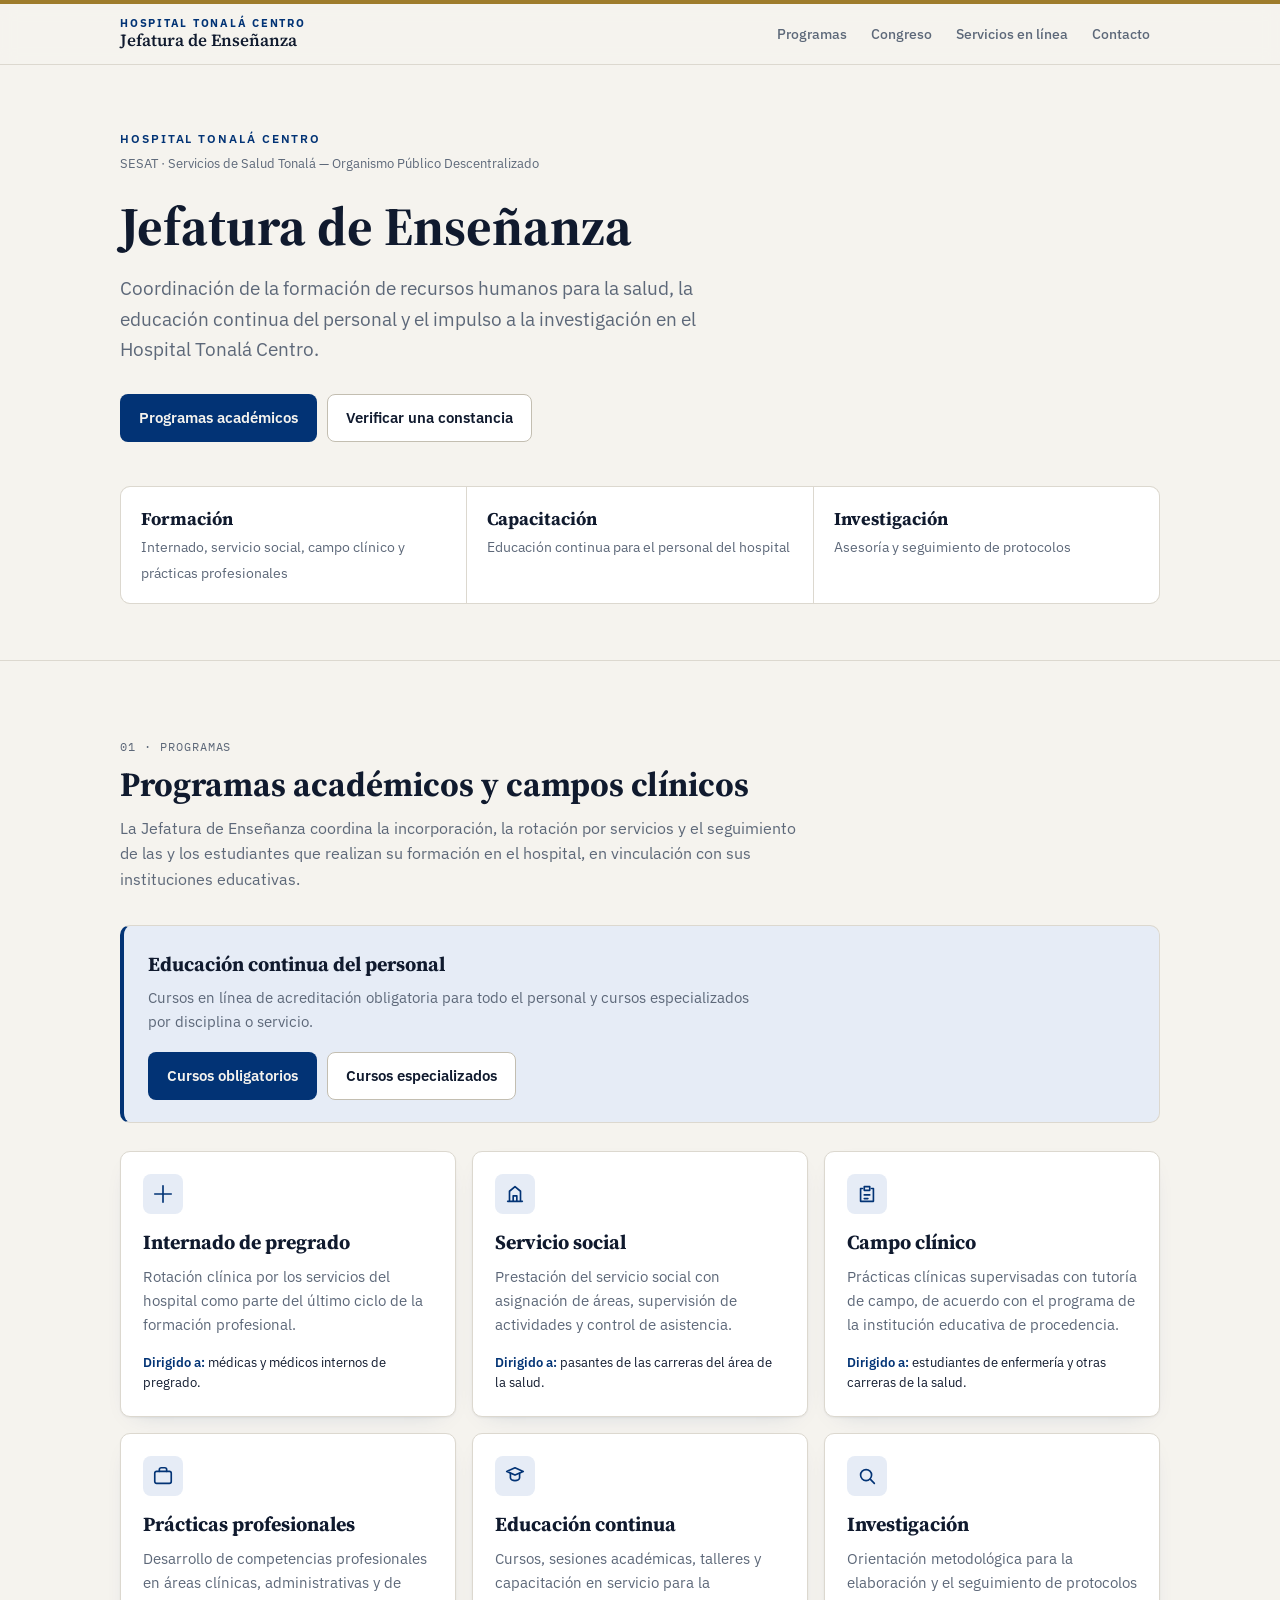
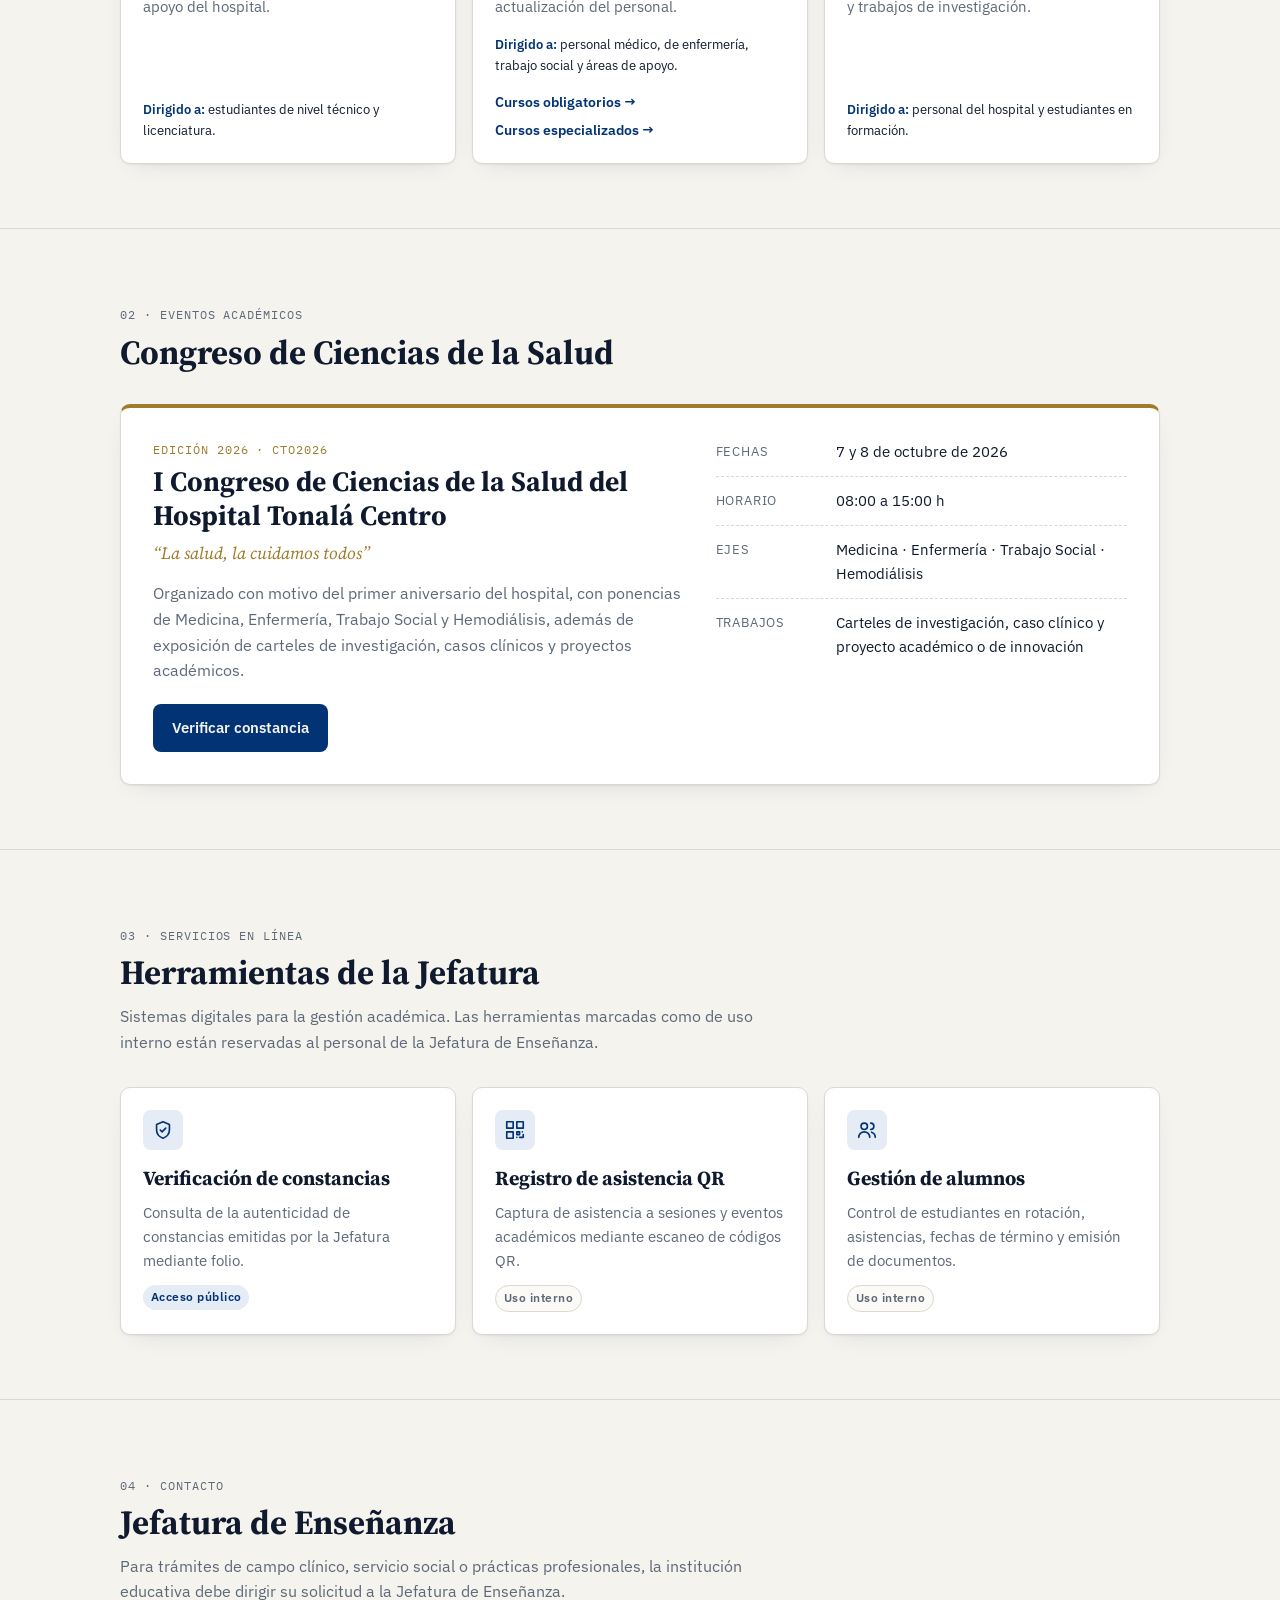
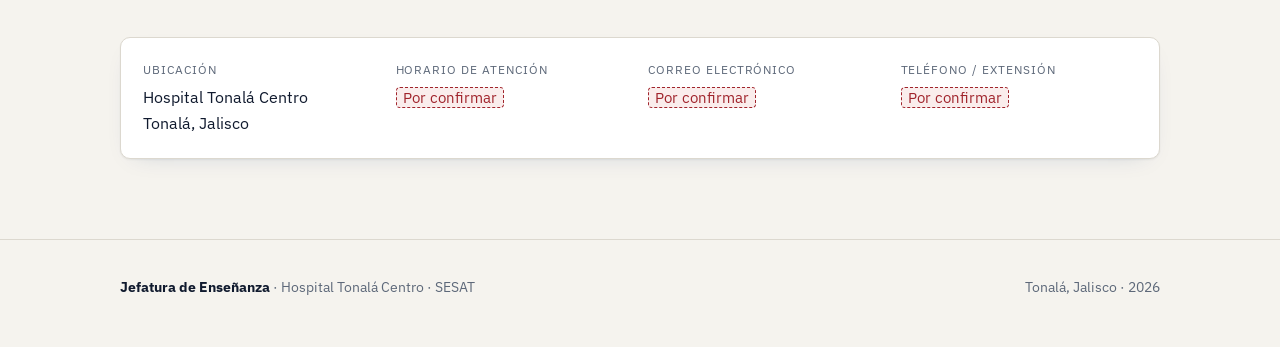
==== commit c2bc4011: "Add files via upload" ====
--- a/index.html
+++ b/index.html
@@ -58,6 +58,18 @@
         <p class="rotulo">01 · Programas</p>
         <h2>Programas académicos y campos clínicos</h2>
         <p>La Jefatura de Enseñanza coordina la incorporación, la rotación por servicios y el seguimiento de las y los estudiantes que realizan su formación en el hospital, en vinculación con sus instituciones educativas.</p>
+      </div>
+
+      <!-- ===== ACCESO A EDUCACIÓN CONTINUA ===== -->
+      <div class="franja">
+        <div>
+          <h3>Educación continua del personal</h3>
+          <p>Cursos en línea de acreditación obligatoria para todo el personal y cursos especializados por disciplina o servicio.</p>
+        </div>
+        <div class="botones">
+          <a class="btn btn-primario" href="educacion-continua/cursos-obligatorios.html">Cursos obligatorios</a>
+          <a class="btn btn-secundario" href="educacion-continua/cursos-especializados.html">Cursos especializados</a>
+        </div>
       </div>
 
       <div class="rejilla">
--- a/assets/estilos.css
+++ b/assets/estilos.css
@@ -0,0 +1,178 @@
+  /* ============================================================
+     SISTEMA VISUAL HTC-SESAT (mismo del portal de constancias)
+     ============================================================ */
+  :root{
+    color-scheme:light dark;
+    --fondo:#F5F3EE; --superficie:#FFFFFF; --superficie-2:#FBFAF6;
+    --tinta:#101A2E; --tenue:#5D6879; --linea:#DCD8CF; --linea-fuerte:#C3BEB1;
+    --azul:#023375; --azul-suave:#E6ECF6; --cielo:#61C1E9; --dorado:#9E7C2B;
+    --pendiente:#A0242C; --pendiente-fondo:#FAEDEC;
+    --sombra:0 1px 2px rgba(16,26,46,.06), 0 8px 24px -16px rgba(2,51,117,.25);
+    --serif:"Source Serif 4", Georgia, "Times New Roman", serif;
+    --sans:"IBM Plex Sans", system-ui, -apple-system, "Segoe UI", sans-serif;
+    --mono:"IBM Plex Mono", ui-monospace, Menlo, monospace;
+  }
+  @media (prefers-color-scheme: dark){
+    :root:not([data-theme="light"]){
+      --fondo:#0B1020; --superficie:#141C2E; --superficie-2:#182135;
+      --tinta:#E8EDF7; --tenue:#94A1B9; --linea:#2A3550; --linea-fuerte:#3B4868;
+      --azul:#86B0EE; --azul-suave:#1B2A46; --dorado:#D3AE5E;
+      --pendiente:#F08B93; --pendiente-fondo:#341418;
+      --sombra:0 1px 2px rgba(0,0,0,.4), 0 12px 30px -18px rgba(0,0,0,.8);
+    }
+  }
+  :root[data-theme="dark"]{
+    --fondo:#0B1020; --superficie:#141C2E; --superficie-2:#182135;
+    --tinta:#E8EDF7; --tenue:#94A1B9; --linea:#2A3550; --linea-fuerte:#3B4868;
+    --azul:#86B0EE; --azul-suave:#1B2A46; --dorado:#D3AE5E;
+    --pendiente:#F08B93; --pendiente-fondo:#341418;
+    --sombra:0 1px 2px rgba(0,0,0,.4), 0 12px 30px -18px rgba(0,0,0,.8);
+  }
+
+  *{box-sizing:border-box}
+  html{scroll-behavior:smooth; scroll-padding-top:72px}
+  body{margin:0; background:var(--fondo); color:var(--tinta); font-family:var(--sans);
+       font-size:16px; line-height:1.6; -webkit-font-smoothing:antialiased}
+  a{color:var(--azul)}
+  img{max-width:100%}
+  .contenedor{max-width:1080px; margin:0 auto; padding-inline:20px}
+  .regla-superior{height:4px; background:var(--dorado)}
+
+  /* ---------- Barra de navegación ---------- */
+  .barra{position:sticky; top:0; z-index:10; background:color-mix(in srgb, var(--fondo) 92%, transparent);
+         backdrop-filter:blur(8px); border-bottom:1px solid var(--linea)}
+  .barra .contenedor{display:flex; align-items:center; justify-content:space-between; gap:16px; min-height:60px}
+  .marca{display:flex; flex-direction:column; text-decoration:none; color:var(--tinta); line-height:1.2}
+  .marca b{font-size:11px; letter-spacing:.16em; text-transform:uppercase; color:var(--azul)}
+  .marca span{font-family:var(--serif); font-weight:600; font-size:17px}
+  nav.menu{display:flex; gap:4px; flex-wrap:wrap}
+  nav.menu a{text-decoration:none; color:var(--tenue); font-size:14px; font-weight:500; padding:8px 10px; border-radius:6px}
+  nav.menu a:hover{color:var(--azul); background:var(--azul-suave)}
+  .boton-menu{display:none; background:none; border:1px solid var(--linea-fuerte); color:var(--tinta);
+              border-radius:6px; padding:6px 10px; font:inherit; font-size:14px; cursor:pointer}
+  @media (max-width:760px){
+    .boton-menu{display:block}
+    nav.menu{display:none; position:absolute; top:100%; left:0; right:0; flex-direction:column;
+             background:var(--superficie); border-bottom:1px solid var(--linea); padding:8px 20px 14px}
+    nav.menu.abierto{display:flex}
+  }
+
+  /* ---------- Portada ---------- */
+  .portada{padding-block:64px 56px; border-bottom:1px solid var(--linea)}
+  .institucion{font-size:12px; font-weight:600; letter-spacing:.16em; text-transform:uppercase; color:var(--azul); margin:0}
+  .opd{font-size:13px; color:var(--tenue); margin:6px 0 0}
+  .portada h1{font-family:var(--serif); font-weight:700; font-size:clamp(34px, 7vw, 54px); line-height:1.08;
+              margin:22px 0 0; text-wrap:balance}
+  .portada .bajada{font-size:clamp(17px, 2.4vw, 19px); color:var(--tenue); max-width:640px; margin:18px 0 0}
+  .acciones{display:flex; flex-wrap:wrap; gap:10px; margin-top:30px}
+  .btn{display:inline-flex; align-items:center; gap:8px; padding:11px 18px; border-radius:8px; font-weight:600;
+       font-size:15px; text-decoration:none; border:1px solid transparent}
+  .btn-primario{background:var(--azul); color:var(--fondo)}
+  .btn-secundario{border-color:var(--linea-fuerte); color:var(--tinta); background:var(--superficie)}
+  .btn:hover{filter:brightness(1.08)}
+
+  .ejes{display:grid; grid-template-columns:repeat(3,1fr); gap:1px; background:var(--linea);
+        border:1px solid var(--linea); border-radius:10px; overflow:hidden; margin-top:44px}
+  .eje{background:var(--superficie); padding:18px 20px}
+  .eje b{display:block; font-family:var(--serif); font-size:18px}
+  .eje span{font-size:14px; color:var(--tenue)}
+  @media (max-width:640px){ .ejes{grid-template-columns:1fr} }
+
+  /* ---------- Secciones ---------- */
+  section.bloque{padding-block:64px; border-bottom:1px solid var(--linea)}
+  .encabezado{max-width:680px; margin-bottom:32px}
+  .rotulo{font-family:var(--mono); font-size:12px; letter-spacing:.08em; text-transform:uppercase; color:var(--dorado); margin:0}
+  h2{font-family:var(--serif); font-weight:700; font-size:clamp(26px, 4.5vw, 34px); line-height:1.15; margin:8px 0 0}
+  .encabezado p{color:var(--tenue); margin:12px 0 0}
+
+  .rejilla{display:grid; grid-template-columns:repeat(auto-fill, minmax(min(100%, 300px), 1fr)); gap:16px}
+  .tarjeta{background:var(--superficie); border:1px solid var(--linea); border-radius:10px; padding:22px;
+           box-shadow:var(--sombra); display:flex; flex-direction:column}
+  .tarjeta h3{font-family:var(--serif); font-size:20px; margin:0; line-height:1.25}
+  .tarjeta p{color:var(--tenue); font-size:15px; margin:10px 0 0}
+  .tarjeta .dirigido{margin-top:auto; padding-top:16px; font-size:13px; color:var(--tinta)}
+  .tarjeta .dirigido b{color:var(--azul); font-weight:600}
+  .icono{width:40px; height:40px; border-radius:8px; background:var(--azul-suave); color:var(--azul);
+         display:grid; place-items:center; margin-bottom:16px}
+  .icono svg{width:22px; height:22px}
+
+  /* ---------- Congreso ---------- */
+  .congreso{display:grid; grid-template-columns:1.3fr 1fr; gap:28px; align-items:start;
+            background:var(--superficie); border:1px solid var(--linea); border-top:4px solid var(--dorado);
+            border-radius:10px; padding:32px; box-shadow:var(--sombra)}
+  .congreso h3{font-family:var(--serif); font-size:clamp(22px, 3.6vw, 28px); margin:6px 0 0; line-height:1.2}
+  .lema{font-family:var(--serif); font-style:italic; color:var(--dorado); font-size:17px; margin:8px 0 0}
+  .datos{list-style:none; padding:0; margin:0; display:grid; gap:12px}
+  .datos li{display:grid; grid-template-columns:110px 1fr; gap:10px; font-size:15px;
+            padding-bottom:12px; border-bottom:1px dashed var(--linea)}
+  .datos li:last-child{border-bottom:0}
+  .datos span{color:var(--tenue); font-size:13px; text-transform:uppercase; letter-spacing:.06em; padding-top:2px}
+  @media (max-width:760px){ .congreso{grid-template-columns:1fr; padding:24px} }
+
+  /* ---------- Servicios en línea ---------- */
+  .servicio{display:flex; gap:16px; align-items:flex-start; text-decoration:none; color:inherit}
+  a.servicio:hover h3{color:var(--azul); text-decoration:underline}
+  .etiqueta{display:inline-block; font-size:11.5px; font-weight:600; letter-spacing:.04em; padding:3px 8px;
+            border-radius:999px; background:var(--azul-suave); color:var(--azul); margin-top:12px}
+  .etiqueta.interna{background:var(--superficie-2); color:var(--tenue); border:1px solid var(--linea)}
+
+  /* ---------- Contacto ---------- */
+  .contacto{display:grid; grid-template-columns:repeat(auto-fit, minmax(min(100%, 230px), 1fr)); gap:16px}
+  .contacto dt{font-size:12px; text-transform:uppercase; letter-spacing:.08em; color:var(--tenue)}
+  .contacto dd{margin:6px 0 0; font-size:16px}
+
+  /* Marcador de datos por confirmar: retirar la clase al capturar el dato real */
+  .pendiente{background:var(--pendiente-fondo); color:var(--pendiente); border:1px dashed currentColor;
+             border-radius:4px; padding:0 6px; font-size:.92em}
+
+  /* ---------- Pie ---------- */
+  footer{padding-block:36px 48px; font-size:14px; color:var(--tenue)}
+  footer .contenedor{display:flex; flex-wrap:wrap; justify-content:space-between; gap:12px}
+  footer b{color:var(--tinta)}
+
+  /* ============================================================
+     SUBPÁGINAS (Educación continua y otras)
+     ============================================================ */
+  .migas{font-size:13px; color:var(--tenue); margin:0 0 18px}
+  .migas a{color:var(--tenue); text-decoration:none}
+  .migas a:hover{color:var(--azul); text-decoration:underline}
+  .migas span{margin-inline:6px}
+  .portada.sub{padding-block:44px 40px}
+  .portada.sub h1{font-size:clamp(30px, 6vw, 44px); margin-top:10px}
+
+  /* Pestañas entre subpáginas */
+  .pestanas{display:flex; flex-wrap:wrap; gap:8px; margin-top:28px}
+  .pestanas a{text-decoration:none; font-size:14px; font-weight:600; padding:9px 14px; border-radius:999px;
+              border:1px solid var(--linea-fuerte); color:var(--tinta); background:var(--superficie)}
+  .pestanas a[aria-current="page"]{background:var(--azul); border-color:var(--azul); color:var(--fondo)}
+
+  /* Ficha de curso */
+  .curso{gap:0}
+  .curso .tipo{font-family:var(--mono); font-size:11.5px; letter-spacing:.06em; text-transform:uppercase; color:var(--dorado); margin:0 0 8px}
+  .curso dl{display:grid; grid-template-columns:auto 1fr; gap:6px 12px; font-size:14px; margin:16px 0 0}
+  .curso dt{color:var(--tenue)}
+  .curso dd{margin:0}
+  .curso .acciones{margin-top:auto; padding-top:18px}
+  .curso .btn{font-size:14px; padding:9px 14px}
+
+  /* Estado vacío */
+  .vacio{border:1px dashed var(--linea-fuerte); border-radius:10px; padding:36px 24px; text-align:center;
+         color:var(--tenue); background:var(--superficie-2)}
+  .vacio b{display:block; font-family:var(--serif); font-size:20px; color:var(--tinta); margin-bottom:6px}
+
+  /* Enlaces dentro de tarjetas del inicio */
+  .enlaces-tarjeta{display:flex; flex-direction:column; gap:6px; margin-top:14px}
+  .enlaces-tarjeta a{font-size:14px; font-weight:600; text-decoration:none}
+  .enlaces-tarjeta a:hover{text-decoration:underline}
+
+  /* Franja de entrega de evidencias */
+  .evidencias, .franja{display:flex; flex-wrap:wrap; align-items:center; justify-content:space-between; gap:18px 28px;
+              background:var(--azul-suave); border:1px solid var(--linea); border-left:4px solid var(--azul);
+              border-radius:10px; padding:22px 24px; margin-bottom:28px}
+  .evidencias h3, .franja h3{font-family:var(--serif); font-size:20px; margin:0}
+  .evidencias p, .franja p{margin:6px 0 0; font-size:15px; color:var(--tenue); max-width:620px}
+  .evidencias .btn, .franja .btn{flex:none}
+  .btn.inactivo{opacity:.55; cursor:not-allowed; filter:none}
+
+  .franja .botones{display:flex; flex-wrap:wrap; gap:10px}
+  .nota-cursos{font-size:14px; color:var(--tenue); max-width:760px; margin:0 0 22px}
